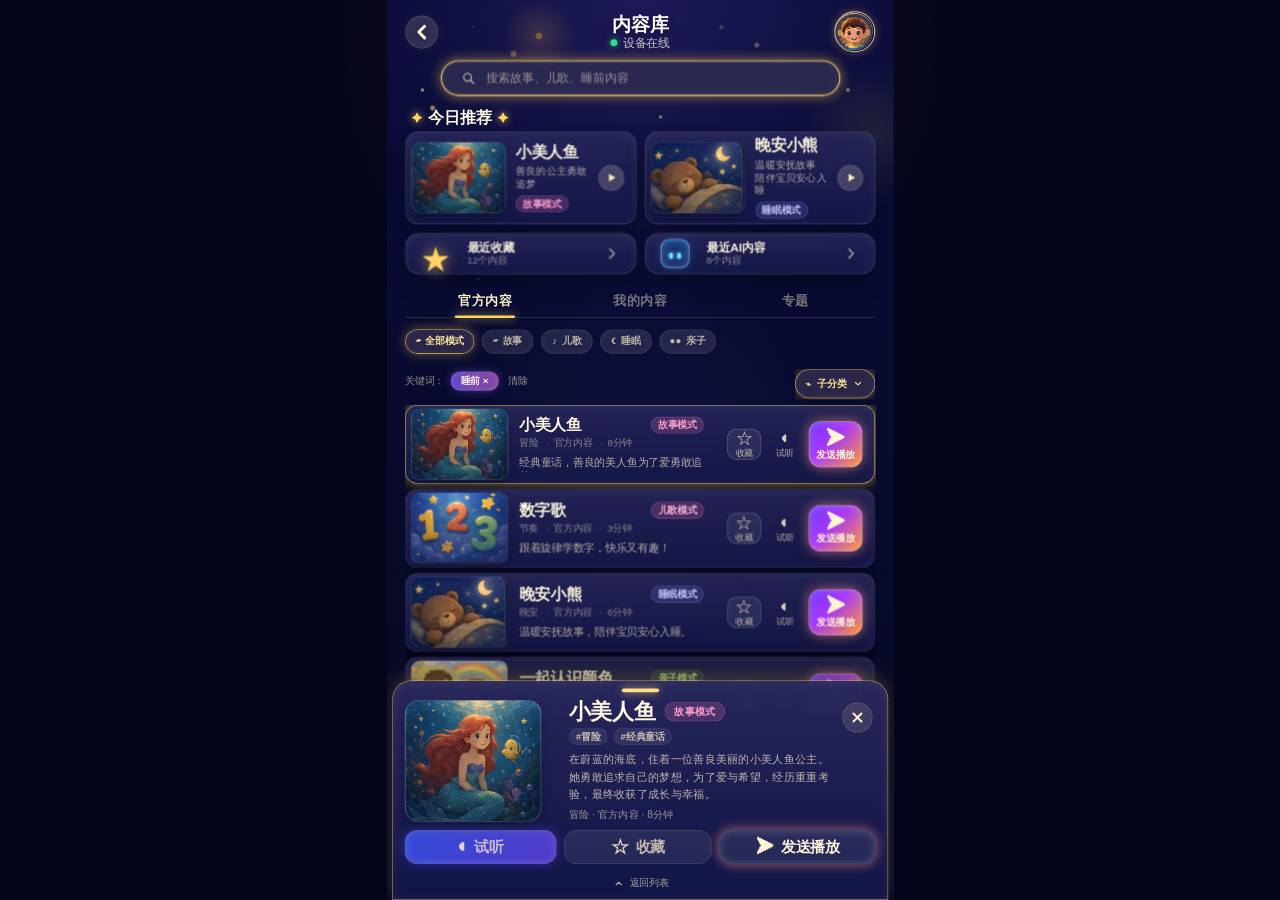
==== content-library.html @ 3979dd11 "Implement UI redesign and related updates" ====
<!doctype html>
<html lang="zh-CN">
  <head>
    <meta charset="UTF-8" />
    <meta name="viewport" content="width=device-width, initial-scale=1.0" />
    <title>宝宝投影灯内容库</title>
    <link rel="stylesheet" href="./styles.css" />
  </head>
  <body>
    <div class="stage-shell" id="stageShell">
      <main class="app content-library-page library-bookshelf-page" id="contentLibraryApp" data-mode="story" aria-label="宝宝投影灯内容库">
        <div class="scene-bg" id="librarySceneBg"></div>
        <div class="mode-effects content-library-effects" aria-hidden="true"></div>
        <div class="scene-vignette"></div>

        <header class="content-page-header" aria-label="内容库导航">
          <a class="library-back-button" id="contentBackButton" href="./index.html" aria-label="返回首页">
            <svg viewBox="0 0 32 32" aria-hidden="true" focusable="false">
              <path d="M20 8l-8 8 8 8"></path>
            </svg>
          </a>
          <div class="content-page-title">
            <h1>内容库</h1>
            <span class="library-device-status">
              <i aria-hidden="true"></i>
              <span id="contentDeviceStatus">设备在线</span>
            </span>
          </div>
          <img class="library-profile-avatar" src="./assets/images/content-library/child-avatar.png" alt="宝宝头像" />
        </header>

        <label class="content-library-search content-page-search" for="contentLibrarySearchInput">
          <span class="content-library-search-icon" aria-hidden="true">
            <svg viewBox="0 0 48 48" focusable="false">
              <circle cx="21" cy="21" r="11"></circle>
              <path d="M30 30l9 9"></path>
            </svg>
          </span>
          <input id="contentLibrarySearchInput" type="search" placeholder="搜索故事、儿歌、睡前内容" autocomplete="off" />
        </label>

        <section class="library-recommendations" aria-label="内容推荐">
          <div class="library-section-title">
            <span aria-hidden="true">✦</span>
            <h2>今日推荐</h2>
            <span aria-hidden="true">✦</span>
          </div>

          <div class="library-recommendation-grid">
            <article class="library-hero-card" id="todayRecommendation" data-content-id="official-story-0">
              <div class="library-feature-cover" id="todayRecommendationCover" aria-hidden="true"></div>
              <div class="library-hero-copy">
                <h3 id="todayRecommendationTitle">小美人鱼</h3>
                <p id="todayRecommendationSubtitle">善良的公主勇敢追梦</p>
                <div class="library-hero-meta" id="todayRecommendationMeta"></div>
              </div>
              <button class="library-hero-action" id="todayRecommendationButton" type="button" aria-label="查看小美人鱼详情">
                <svg viewBox="0 0 32 32" aria-hidden="true" focusable="false">
                  <path d="M12 8l13 8-13 8z"></path>
                </svg>
              </button>
            </article>

            <article class="library-hero-card library-hero-card--secondary" id="secondaryRecommendation" data-content-id="official-sleep-0">
              <div class="library-feature-cover" id="secondaryRecommendationCover" aria-hidden="true"></div>
              <div class="library-hero-copy">
                <h3 id="secondaryRecommendationTitle">晚安小熊</h3>
                <p id="secondaryRecommendationSubtitle">温柔故事伴你入梦</p>
                <div class="library-hero-meta" id="secondaryRecommendationMeta"></div>
              </div>
              <button class="library-hero-action" id="secondaryRecommendationButton" type="button" aria-label="查看晚安小熊详情">
                <svg viewBox="0 0 32 32" aria-hidden="true" focusable="false">
                  <path d="M12 8l13 8-13 8z"></path>
                </svg>
              </button>
            </article>

            <button class="library-quick-card" id="favoriteSummaryButton" type="button">
              <span class="library-quick-icon library-quick-icon--star" aria-hidden="true">★</span>
              <span class="library-quick-copy">
                <strong>最近收藏</strong>
                <small id="favoriteSummaryCount">12个内容</small>
              </span>
              <svg viewBox="0 0 32 32" aria-hidden="true" focusable="false">
                <path d="M12 8l8 8-8 8"></path>
              </svg>
            </button>

            <button class="library-quick-card" id="aiSummaryButton" type="button">
              <span class="library-quick-icon library-quick-icon--robot" aria-hidden="true"></span>
              <span class="library-quick-copy">
                <strong>最近AI内容</strong>
                <small id="aiSummaryCount">8个内容</small>
              </span>
              <svg viewBox="0 0 32 32" aria-hidden="true" focusable="false">
                <path d="M12 8l8 8-8 8"></path>
              </svg>
            </button>
          </div>

          <div class="library-recent-list" id="recentContentRail" aria-live="polite" hidden></div>
        </section>

        <nav class="content-library-tabs content-page-tabs" role="tablist" aria-label="内容库分类">
          <button class="content-library-tab is-active" type="button" data-library-tab="official" role="tab" aria-selected="true">官方内容</button>
          <button class="content-library-tab" type="button" data-library-tab="mine" role="tab" aria-selected="false">我的内容</button>
          <button class="content-library-tab" type="button" data-library-tab="topics" role="tab" aria-selected="false">专题</button>
        </nav>

        <section class="library-filter-panel" aria-label="内容筛选">
          <div class="content-library-filters" role="group" aria-label="按模式筛选内容">
            <button class="content-filter is-active" type="button" data-library-filter="all">
              <span aria-hidden="true">▰</span>
              全部模式
            </button>
            <button class="content-filter" type="button" data-library-filter="story">
              <span aria-hidden="true">▰</span>
              故事
            </button>
            <button class="content-filter" type="button" data-library-filter="music">
              <span aria-hidden="true">♪</span>
              儿歌
            </button>
            <button class="content-filter" type="button" data-library-filter="sleep">
              <span aria-hidden="true">☾</span>
              睡眠
            </button>
            <button class="content-filter" type="button" data-library-filter="parent">
              <span aria-hidden="true">●●</span>
              亲子
            </button>
          </div>

          <div class="library-filter-row">
            <div class="library-keyword-row" aria-label="当前关键词">
              <span>关键词：</span>
              <button class="library-keyword-chip" id="activeKeywordChip" type="button">睡前 ×</button>
              <button class="library-keyword-clear" id="clearSearchButton" type="button">清除</button>
            </div>

            <div class="content-library-subcategories" role="group" aria-label="按子分类筛选内容">
              <button class="content-subcategory is-active" type="button" data-library-subcategory="all">
                <span aria-hidden="true">⌁</span>
                子分类
                <svg viewBox="0 0 32 32" aria-hidden="true" focusable="false">
                  <path d="M9 12l7 7 7-7"></path>
                </svg>
              </button>
              <div class="content-subcategory-menu" aria-hidden="true">
                <button class="content-subcategory" type="button" data-library-subcategory="adventure">冒险</button>
                <button class="content-subcategory" type="button" data-library-subcategory="goodnight">晚安</button>
                <button class="content-subcategory" type="button" data-library-subcategory="rhythm">节奏</button>
                <button class="content-subcategory" type="button" data-library-subcategory="interaction">互动</button>
              </div>
            </div>
          </div>
        </section>

        <section class="library-topic-strip" id="contentTopicList" aria-label="专题列表" hidden></section>

        <section class="content-library-list" id="contentLibraryList" role="list" aria-live="polite"></section>
        <section class="content-library-empty" id="contentLibraryEmpty" hidden>
          <strong>还没有我的内容</strong>
          <small>收藏官方内容，或发送 AI 生成内容后会出现在这里</small>
        </section>
        <p class="content-library-hint" id="contentLibraryHint" aria-live="polite">设备在线后可发送播放</p>

        <section class="library-detail-panel" id="contentLibraryDetail" aria-label="内容详情" aria-hidden="true">
          <span class="library-detail-handle" aria-hidden="true"></span>
          <button class="library-detail-close" id="closeContentDetailButton" type="button" aria-label="关闭内容详情">
            <svg viewBox="0 0 32 32" aria-hidden="true" focusable="false">
              <path d="M9 9l14 14M23 9L9 23"></path>
            </svg>
          </button>

          <div class="library-detail-main" id="detailCover">
            <div class="library-detail-cover-art" id="detailCoverArt" aria-hidden="true"></div>
            <div class="library-detail-copy">
              <div class="library-detail-title-row">
                <h2 id="detailTitle">小美人鱼</h2>
                <span id="detailModeLabel">故事模式</span>
              </div>
              <div class="library-detail-meta" id="detailMeta"></div>
              <p class="library-detail-transcript" id="detailTranscript">在蔚蓝的海底，住着一位善良美丽的小美人鱼公主。</p>
              <p class="library-detail-source" id="detailSource">经典童话 · 官方内容 · 8分钟</p>
              <strong id="detailCoverTitle">小美人鱼</strong>
              <p id="detailSubtitle">经典童话，善良的美人鱼为了爱勇敢追梦。</p>
            </div>
          </div>

          <div class="library-detail-actions">
            <button class="content-preview-button" id="detailPreviewButton" type="button">
              <span aria-hidden="true">◖</span>
              试听
            </button>
            <button class="content-favorite-button" id="detailFavoriteButton" type="button" aria-pressed="false">
              <span aria-hidden="true">☆</span>
              收藏
            </button>
            <button class="content-send-button" id="detailSendButton" type="button">
              <span aria-hidden="true">➤</span>
              发送播放
            </button>
          </div>

          <button class="library-detail-back" id="returnContentDetailButton" type="button" aria-label="返回列表">
            <svg viewBox="0 0 32 32" aria-hidden="true" focusable="false">
              <path d="M10 20l6-6 6 6"></path>
            </svg>
            <span>返回列表</span>
          </button>
          <audio id="contentPreviewPlayback" preload="auto"></audio>
        </section>

        <div class="content-library-toast" id="contentLibraryToast" role="status" aria-hidden="true"></div>
      </main>
    </div>
    <script src="./content-library.js?v=20260526"></script>
  </body>
</html>
---- styles.css ----
:root {
  color-scheme: dark;
  --gold: #fcd34d;
  --gold-soft: #ffe9a3;
  --cyan: #55d7ff;
  --panel: rgba(26, 24, 63, 0.58);
  --panel-strong: rgba(16, 15, 43, 0.78);
  --stroke: rgba(255, 255, 255, 0.18);
  --soft-text: rgba(255, 255, 255, 0.64);
}

* {
  box-sizing: border-box;
}

html,
body {
  width: 100%;
  height: 100%;
  margin: 0;
}

body {
  display: grid;
  place-items: center;
  overflow: hidden;
  background:
    radial-gradient(circle at 50% 5%, rgba(252, 211, 77, 0.12), transparent 28%),
    #05051a;
  font-family:
    -apple-system,
    BlinkMacSystemFont,
    "PingFang SC",
    "Microsoft YaHei",
    "Noto Sans CJK SC",
    sans-serif;
}

button {
  font: inherit;
  color: inherit;
  border: 0;
  background: transparent;
  cursor: pointer;
  -webkit-tap-highlight-color: transparent;
}

.stage-shell {
  position: relative;
  width: 941px;
  height: 1672px;
}

.app {
  position: absolute;
  inset: 0;
  width: 941px;
  height: 1672px;
  overflow: hidden;
  isolation: isolate;
  transform-origin: top left;
  background: #090827;
  --mini-program-bg-offset: -350px;
  --mini-program-bg-extra: 240px;
}

.scene-bg {
  position: absolute;
  inset: 0;
  z-index: 0;
  background-image: url("./故事模式-背景图-2.png");
  background-repeat: no-repeat;
  background-position: center var(--mini-program-bg-offset);
  background-size: 100% calc(100% + var(--mini-program-bg-extra));
  transform: scale(1);
  transition: opacity 360ms ease, filter 360ms ease, transform 520ms ease;
}

.scene-bg.is-dimming {
  filter: brightness(0.84) saturate(0.94);
  transform: scale(1.012);
}

.scene-bg-next {
  opacity: 0;
  transform: scale(1.018);
  pointer-events: none;
}

.scene-bg-next.is-visible {
  opacity: 1;
  transform: scale(1);
}

.mode-effects {
  position: absolute;
  inset: 0;
  z-index: 1;
  pointer-events: none;
  overflow: hidden;
}

.mode-effect {
  position: absolute;
  left: var(--x);
  top: var(--y);
  z-index: 0;
  --drift-x: 0px;
  --drift-y: -10px;
  --spin: 0deg;
  display: grid;
  place-items: center;
  color: rgba(255, 244, 196, 0.92);
  font-size: var(--size);
  line-height: 1;
  opacity: var(--effect-opacity);
  text-shadow:
    0 0 12px currentColor,
    0 0 28px currentColor;
  filter: drop-shadow(0 0 14px currentColor);
  transform: translate3d(-50%, -50%, 0);
  animation: mode-effect-blink var(--duration) ease-in-out var(--delay) infinite;
  will-change: transform, opacity;
}

.mode-effect--star {
  color: rgba(255, 235, 151, 0.92);
}

.mode-effect--note {
  color: rgba(123, 222, 255, 0.88);
  text-shadow:
    0 0 14px rgba(85, 215, 255, 0.9),
    0 0 30px rgba(252, 211, 77, 0.38);
}

.mode-effect--note {
  transform-origin: 50% 70%;
}

.mode-effect--moon {
  color: rgba(205, 216, 255, 0.78);
  text-shadow:
    0 0 12px rgba(205, 216, 255, 0.8),
    0 0 30px rgba(122, 119, 255, 0.34);
}

.mode-effect--heart {
  color: rgba(255, 190, 211, 0.82);
  text-shadow:
    0 0 14px rgba(255, 190, 211, 0.82),
    0 0 30px rgba(252, 211, 77, 0.32);
}

.app.is-mode-switching.is-mode-entering .mode-copy,
.app.is-mode-switching.is-mode-entering .play-panel,
.app.is-mode-switching.is-mode-entering .ai-panel {
  animation: mode-content-enter 320ms cubic-bezier(0.2, 0.9, 0.25, 1) both;
}

.app.is-mode-switching.is-mode-entering .mode-symbol {
  animation: mode-symbol-pop 360ms cubic-bezier(0.2, 0.9, 0.25, 1) both;
}

.scene-vignette {
  position: absolute;
  inset: 0;
  z-index: 2;
  pointer-events: none;
  background:
    radial-gradient(circle at 51% 36%, rgba(252, 211, 77, 0.12), transparent 22%),
    linear-gradient(180deg, rgba(7, 5, 28, 0) 0%, rgba(7, 5, 28, 0.04) 52%, rgba(7, 5, 28, 0.24) 100%);
}

.topbar,
.lamp-stage,
.mode-summary,
.mode-grid,
.page-dots,
.play-panel,
.ai-panel,
.quick-controls,
.radial-popover,
.control-toast,
.voice-review-panel,
.side-menu,
.menu-backdrop {
  z-index: 3;
}

.topbar {
  position: absolute;
  top: 61px;
  left: 49px;
  right: 48px;
  display: flex;
  align-items: flex-start;
  justify-content: space-between;
}

.device-copy {
  position: relative;
  z-index: 4;
  min-width: 0;
}

.device-effect-actions {
  position: absolute;
  top: 336px;
  left: 706px;
  z-index: 3;
  display: flex;
  flex-direction: column;
  gap: 8px;
}

.device-name {
  width: max-content;
  max-width: 620px;
  display: inline-flex;
  align-items: center;
  gap: 15px;
  padding: 0;
  color: #fff;
  font-size: 39px;
  font-weight: 430;
  line-height: 1.08;
  letter-spacing: 0;
  text-shadow: 0 3px 16px rgba(0, 0, 0, 0.26);
}

.device-switcher {
  position: relative;
  border-radius: 999px;
  transition: transform 170ms ease, color 180ms ease, text-shadow 180ms ease;
}

.device-switcher:hover,
.device-switcher:focus-visible {
  color: #fff8d6;
  text-shadow:
    0 3px 16px rgba(0, 0, 0, 0.26),
    0 0 20px rgba(252, 211, 77, 0.36);
  outline: none;
}

.device-switcher:active {
  transform: scale(0.985);
}

.device-name-text {
  min-width: 0;
  overflow: hidden;
  text-overflow: ellipsis;
  white-space: nowrap;
}

.online-dot {
  width: 17px;
  height: 17px;
  margin-top: 4px;
  border-radius: 999px;
  background: #2bdc7a;
  box-shadow: 0 0 16px rgba(45, 220, 122, 0.72);
}

.device-chevron {
  width: 34px;
  height: 34px;
  color: rgba(255, 232, 153, 0.85);
  stroke: currentColor;
  stroke-width: 3;
  stroke-linecap: round;
  stroke-linejoin: round;
  fill: none;
  filter: drop-shadow(0 0 10px rgba(252, 211, 77, 0.28));
  transition: transform 180ms ease;
}

.app.device-menu-open .device-chevron {
  transform: rotate(180deg);
}

.device-status {
  margin-top: 13px;
  color: rgba(255, 255, 255, 0.72);
  font-size: 27px;
  font-weight: 360;
  line-height: 1;
  letter-spacing: 0;
}

.app.is-offline .online-dot,
.device-switcher.is-device-offline .online-dot {
  background: rgba(255, 255, 255, 0.38);
  box-shadow: 0 0 12px rgba(255, 255, 255, 0.18);
}

.app.is-offline .device-status,
.device-status.is-device-offline {
  color: rgba(255, 255, 255, 0.48);
}

.device-menu {
  position: absolute;
  top: 91px;
  left: -4px;
  width: 448px;
  padding: 16px;
  border-radius: 30px;
  border: 2px solid rgba(252, 211, 77, 0.3);
  background:
    radial-gradient(circle at 20% 0%, rgba(252, 211, 77, 0.2), transparent 38%),
    linear-gradient(180deg, rgba(45, 35, 87, 0.94), rgba(13, 12, 42, 0.94));
  box-shadow:
    0 22px 46px rgba(0, 0, 0, 0.32),
    inset 0 1px 22px rgba(255, 255, 255, 0.08);
  backdrop-filter: blur(20px);
  opacity: 0;
  pointer-events: none;
  transform: translateY(-10px) scale(0.98);
  transform-origin: 54px 0;
  transition: opacity 180ms ease, transform 200ms ease;
}

.app.device-menu-open .device-menu {
  opacity: 1;
  pointer-events: auto;
  transform: translateY(0) scale(1);
}

.device-option,
.device-add-button {
  width: 100%;
  min-height: 86px;
  display: flex;
  align-items: center;
  gap: 17px;
  padding: 16px 18px;
  border-radius: 22px;
  color: rgba(255, 255, 255, 0.9);
  text-align: left;
  background: rgba(255, 255, 255, 0.055);
  border: 1px solid rgba(255, 255, 255, 0.1);
  transition: transform 160ms ease, border-color 180ms ease, background 180ms ease, box-shadow 180ms ease;
}

.device-option + .device-option,
.device-add-button {
  margin-top: 12px;
}

.device-option:hover,
.device-option:focus-visible,
.device-add-button:hover,
.device-add-button:focus-visible {
  border-color: rgba(252, 211, 77, 0.5);
  background: rgba(252, 211, 77, 0.12);
  box-shadow: 0 0 22px rgba(252, 211, 77, 0.14);
  outline: none;
}

.device-option:active,
.device-add-button:active {
  transform: scale(0.985);
}

.device-option-copy {
  min-width: 0;
  display: grid;
  gap: 9px;
}

.device-option-copy strong,
.device-add-button span:last-child {
  color: #fff8d6;
  font-size: 27px;
  font-weight: 560;
  line-height: 1;
}

.device-option-copy small {
  color: rgba(255, 255, 255, 0.58);
  font-size: 21px;
  line-height: 1;
}

.device-option-mark {
  margin-left: auto;
  color: #ffdf6b;
  font-size: 28px;
  line-height: 1;
  opacity: 0;
}

.device-option.is-active {
  border-color: rgba(252, 211, 77, 0.56);
  background:
    linear-gradient(180deg, rgba(252, 211, 77, 0.16), rgba(255, 255, 255, 0.04)),
    rgba(255, 255, 255, 0.065);
}

.device-option.is-active .device-option-mark {
  opacity: 1;
}

.device-add-button {
  min-height: 78px;
  background: rgba(85, 215, 255, 0.09);
}

.device-add-icon {
  width: 46px;
  height: 46px;
  display: grid;
  place-items: center;
  flex: 0 0 auto;
  border-radius: 16px;
  color: #dcf8ff;
  border: 1px solid rgba(85, 215, 255, 0.34);
  background: rgba(85, 215, 255, 0.12);
}

.device-add-icon svg {
  width: 27px;
  height: 27px;
  stroke: currentColor;
  stroke-width: 3;
  stroke-linecap: round;
  fill: none;
}

.device-menu-hint {
  min-height: 25px;
  margin: 13px 4px 0;
  color: rgba(255, 255, 255, 0.62);
  font-size: 20px;
  line-height: 1.25;
}

.device-menu-hint:empty {
  display: none;
}

.avatar-button {
  position: relative;
  width: 82px;
  height: 82px;
  margin-top: -8px;
  display: grid;
  place-items: center;
  border-radius: 50%;
  background:
    radial-gradient(circle at 45% 40%, rgba(255, 219, 123, 0.25), rgba(75, 39, 97, 0.8)),
    rgba(255, 255, 255, 0.14);
  border: 3px solid rgba(252, 211, 77, 0.65);
  box-shadow:
    0 0 0 5px rgba(255, 255, 255, 0.12) inset,
    0 0 24px rgba(252, 211, 77, 0.42);
}

.avatar-face {
  width: 65px;
  height: 65px;
  display: grid;
  place-items: center;
  border-radius: 50%;
  overflow: hidden;
  font-size: 47px;
  line-height: 1;
  background: linear-gradient(180deg, #f9c878, #db785d 60%, #6156c9);
}

.mode-summary {
  position: absolute;
  top: 780px;
  left: 0;
  width: 941px;
  height: 124px;
}

.mode-copy {
  position: absolute;
  left: 116px;
  top: 0;
  width: 520px;
  color: var(--gold-soft);
  transition: transform 240ms ease;
}

.mode-title-line {
  display: flex;
  align-items: center;
  gap: 19px;
  height: 68px;
}

.mode-symbol {
  width: 70px;
  display: inline-grid;
  place-items: center;
  font-size: 59px;
  line-height: 1;
  filter: drop-shadow(0 0 18px rgba(252, 211, 77, 0.34));
}

.mode-title-line h1 {
  margin: 0;
  color: var(--gold-soft);
  font-size: 57px;
  font-weight: 660;
  line-height: 1;
  letter-spacing: 0;
  text-shadow: 0 0 20px rgba(252, 211, 77, 0.24);
}

.mode-copy p {
  margin: 16px 0 0 1px;
  color: rgba(255, 255, 255, 0.7);
  font-size: 29px;
  font-weight: 330;
  line-height: 1;
  letter-spacing: 0;
}

.mini-actions {
  position: absolute;
  top: 28px;
  right: 102px;
  display: flex;
  gap: 8px;
}

.mini-action {
  width: 92px;
  height: 104px;
  display: flex;
  flex-direction: column;
  align-items: center;
  justify-content: center;
  gap: 8px;
  color: rgba(255, 255, 255, 0.74);
  font-size: 25px;
  font-weight: 380;
  line-height: 1;
  text-shadow: 0 0 14px rgba(85, 215, 255, 0.2);
}

.mini-action .mini-icon,
.mini-action img {
  width: 66px;
  height: 66px;
  display: grid;
  place-items: center;
  border-radius: 50%;
  background: rgba(255, 255, 255, 0.12);
  border: 2px solid rgba(255, 255, 255, 0.22);
  box-shadow:
    0 0 16px rgba(85, 215, 255, 0.16),
    inset 0 0 20px rgba(255, 255, 255, 0.08);
}

.mini-action .mini-icon {
  font-size: 43px;
}

.mini-action img {
  padding: 0;
  object-fit: cover;
  opacity: 0.9;
  border-color: rgba(255, 255, 255, 0.2);
  box-shadow:
    0 0 16px rgba(85, 215, 255, 0.16),
    inset 0 0 24px rgba(255, 255, 255, 0.08);
}

.mini-action.muted {
  color: rgba(255, 255, 255, 0.74);
}

.mini-action.stop-play-mini {
  width: 146px;
  height: 64px;
  flex-direction: row;
  gap: 12px;
  padding: 0 17px 0 15px;
  border-radius: 999px;
  border: 2px solid rgba(255, 255, 255, 0.18);
  color: rgba(255, 250, 228, 0.92);
  font-size: 24px;
  font-weight: 520;
  background:
    radial-gradient(circle at 24% 30%, rgba(255, 255, 255, 0.17), transparent 44%),
    linear-gradient(180deg, rgba(255, 255, 255, 0.13), rgba(255, 255, 255, 0.055)),
    rgba(20, 18, 46, 0.34);
  box-shadow:
    inset 0 1px 18px rgba(255, 255, 255, 0.08),
    0 10px 24px rgba(0, 0, 0, 0.16);
  text-shadow: 0 0 14px rgba(255, 255, 255, 0.16);
  backdrop-filter: blur(10px);
}

.mini-action.scene-effect-mini {
  width: 116px;
  height: 58px;
  flex-direction: row;
  gap: 8px;
  padding: 0 12px;
  border-radius: 999px;
  border: 2px solid rgba(255, 245, 206, 0.18);
  color: rgba(255, 250, 228, 0.88);
  font-size: 17px;
  font-weight: 540;
  background:
    radial-gradient(circle at 24% 30%, rgba(252, 211, 77, 0.16), transparent 44%),
    linear-gradient(180deg, rgba(255, 255, 255, 0.12), rgba(255, 255, 255, 0.045)),
    rgba(20, 18, 46, 0.34);
  box-shadow:
    inset 0 1px 18px rgba(255, 255, 255, 0.08),
    0 10px 24px rgba(0, 0, 0, 0.16);
  backdrop-filter: blur(10px);
}

.mini-action.stop-play-mini span:last-child,
.mini-action.scene-effect-mini span:last-child {
  white-space: nowrap;
}

.mini-action.scene-effect-mini.is-on {
  border-color: rgba(252, 211, 77, 0.5);
  color: #fff4bd;
  box-shadow:
    inset 0 1px 18px rgba(255, 255, 255, 0.1),
    0 0 20px rgba(252, 211, 77, 0.2);
}

.mini-effect-icon {
  width: 34px;
  height: 34px;
  display: grid;
  place-items: center;
  flex: 0 0 auto;
  border-radius: 50%;
  border: 1px solid rgba(255, 245, 206, 0.26);
  color: #fff4bd;
  font-size: 22px;
  background: rgba(252, 211, 77, 0.12);
}

.mini-stop-icon {
  width: 42px;
  height: 42px;
  display: grid;
  place-items: center;
  flex: 0 0 auto;
  border-radius: 50%;
  border: 2px solid rgba(255, 255, 255, 0.18);
  background:
    radial-gradient(circle at 40% 30%, rgba(255, 255, 255, 0.26), transparent 42%),
    linear-gradient(180deg, rgba(255, 255, 255, 0.16), rgba(255, 255, 255, 0.06));
  box-shadow:
    0 0 14px rgba(255, 255, 255, 0.12),
    inset 0 0 20px rgba(255, 255, 255, 0.08);
}

.mini-stop-icon::before {
  content: "";
  width: 17px;
  height: 17px;
  border-radius: 5px;
  background: currentColor;
  box-shadow: 0 0 15px rgba(255, 255, 255, 0.16);
}

.mode-grid {
  position: absolute;
  top: 914px;
  left: 37px;
  width: 867px;
  height: 228px;
  display: grid;
  grid-template-columns: repeat(4, 1fr);
  gap: 18px;
}

.mode-card {
  position: relative;
  overflow: hidden;
  display: flex;
  align-items: stretch;
  justify-content: stretch;
  min-height: 228px;
  width: 100%;
  padding: 0;
  border-radius: 26px;
  background: rgba(255, 255, 255, 0.08);
  border: 2px solid rgba(255, 255, 255, 0.17);
  box-shadow: inset 0 -42px 45px rgba(0, 0, 0, 0.22);
  transform: translateZ(0);
  transition: transform 180ms ease, border-color 240ms ease, box-shadow 240ms ease;
}

.mode-card:active {
  transform: scale(0.96);
}

.mode-card-pattern {
  position: absolute;
  inset: 0;
}

.mode-card img {
  position: absolute;
  inset: 0;
  width: 100%;
  height: 100%;
  object-fit: cover;
  transition: transform 320ms ease, filter 260ms ease;
}

.mode-card::after {
  z-index: 1;
  content: "";
  position: absolute;
  left: 0;
  right: 0;
  bottom: 0;
  height: 78px;
  background: linear-gradient(180deg, rgba(28, 24, 31, 0), rgba(21, 20, 32, 0.78) 42%, rgba(22, 20, 31, 0.9));
}

.mode-card-copy {
  position: absolute;
  left: 0;
  right: 0;
  bottom: 27px;
  z-index: 1;
  display: -webkit-box;
  max-width: 100%;
  padding: 0 16px;
  overflow: hidden;
  color: #fff8df;
  font-size: clamp(24px, 3.1vw, 31px);
  font-weight: 620;
  line-height: 1.18;
  text-align: center;
  letter-spacing: 0.02em;
  -webkit-line-clamp: 2;
  -webkit-box-orient: vertical;
  text-shadow:
    0 2px 9px rgba(0, 0, 0, 0.52),
    0 0 12px rgba(0, 0, 0, 0.46);
  filter: drop-shadow(0 1px 8px rgba(0, 0, 0, 0.36));
}


.mode-card-copy::before {
  content: "";
  position: absolute;
  left: 10px;
  right: 10px;
  bottom: -10px;
  height: 112px;
  border-radius: 18px;
  background: radial-gradient(circle at 50% 0%, rgba(17, 16, 31, 0.08), rgba(17, 16, 31, 0.62) 46%, rgba(17, 16, 31, 0.84));
  z-index: -1;
  pointer-events: none;
}
.mode-card.is-active {
  border-color: rgba(255, 237, 159, 0.98);
  box-shadow:
    0 0 0 2px rgba(255, 210, 77, 0.22),
    0 0 30px rgba(252, 211, 77, 0.78),
    inset 0 0 20px rgba(255, 250, 206, 0.2);
}

.mode-card.is-active .mode-card-pattern img {
  transform: scale(1.035);
  filter: saturate(1.05) brightness(1.04);
}

.mode-card.is-just-selected {
  animation: mode-card-sweep 420ms ease both;
}

.mode-card.is-reselected {
  animation: mode-card-reselect 260ms ease both;
}

.mode-card.is-active::before {
  pointer-events: none;
  content: "";
  position: absolute;
  z-index: 2;
  left: 57px;
  right: 57px;
  bottom: -2px;
  height: 8px;
  border-radius: 999px 999px 0 0;
  background: #ffd85c;
  box-shadow: 0 0 18px rgba(252, 211, 77, 0.9);
}

.page-dots {
  position: absolute;
  left: 0;
  right: 0;
  top: 1164px;
  display: flex;
  justify-content: center;
  gap: 10px;
}

.page-dots span {
  width: 32px;
  height: 9px;
  border-radius: 999px;
  background: rgba(255, 255, 255, 0.18);
}

.page-dots span.is-active {
  background: #ffdc63;
  box-shadow: 0 0 12px rgba(252, 211, 77, 0.72);
}

.play-panel {
  position: absolute;
  top: 1191px;
  left: 46px;
  width: 849px;
  height: 171px;
  display: flex;
  align-items: center;
  justify-content: space-between;
  gap: 20px;
  padding: 0 29px 0 24px;
  border-radius: 39px;
  border: 2px solid rgba(255, 255, 255, 0.16);
  background:
    linear-gradient(180deg, rgba(255, 255, 255, 0.08), rgba(255, 255, 255, 0.025)),
    rgba(35, 31, 75, 0.54);
  box-shadow:
    inset 0 1px 24px rgba(255, 255, 255, 0.08),
    0 16px 32px rgba(0, 0, 0, 0.18);
  backdrop-filter: blur(13px);
}

.play-left {
  display: flex;
  align-items: center;
  min-width: 0;
  flex: 1;
}

.play-copy p {
  margin: 0;
  color: #fff;
  font-size: 41px;
  font-weight: 430;
  line-height: 1.08;
  letter-spacing: 0;
}

.play-copy small {
  display: block;
  margin-top: 16px;
  color: rgba(255, 255, 255, 0.55);
  font-size: 28px;
  font-weight: 320;
  line-height: 1;
}

.random-button {
  width: 127px;
  min-width: 127px;
  height: 132px;
  display: flex;
  flex-direction: column;
  align-items: center;
  justify-content: center;
  gap: 3px;
  color: #ffd85c;
  font-size: 25px;
  line-height: 1;
  text-align: center;
  text-shadow: 0 0 12px rgba(252, 211, 77, 0.3);
}

.random-button img {
  width: 101px;
  height: 101px;
  margin-bottom: 0;
  object-fit: contain;
}

.play-actions {
  flex: 0 0 auto;
  display: flex;
  align-items: center;
  gap: 12px;
}

.play-actions .random-button {
  width: 118px;
  min-width: 118px;
}

.content-library-button {
  width: 118px;
  min-width: 118px;
  height: 132px;
  display: flex;
  flex-direction: column;
  align-items: center;
  justify-content: center;
  gap: 10px;
  border-radius: 30px;
  border: 2px solid rgba(85, 215, 255, 0.28);
  color: #eaffff;
  font-size: 25px;
  line-height: 1;
  text-align: center;
  text-decoration: none;
  background:
    radial-gradient(circle at 34% 22%, rgba(255, 255, 255, 0.18), transparent 42%),
    linear-gradient(180deg, rgba(85, 215, 255, 0.16), rgba(255, 255, 255, 0.04)),
    rgba(255, 255, 255, 0.065);
  box-shadow:
    inset 0 1px 18px rgba(255, 255, 255, 0.08),
    0 0 20px rgba(85, 215, 255, 0.16);
  text-shadow: 0 0 12px rgba(85, 215, 255, 0.32);
}

.content-library-button--side {
  width: 112px;
  min-width: 112px;
  height: 126px;
  gap: 9px;
  border-radius: 28px;
}

.content-library-button--side .content-library-icon {
  width: 58px;
  height: 58px;
  border-radius: 20px;
}

.content-library-button--side .content-library-icon svg {
  width: 38px;
  height: 38px;
}

.content-library-button:hover,
.content-library-button:focus-visible {
  outline: none;
  border-color: rgba(252, 211, 77, 0.58);
  color: #fff8d6;
  box-shadow:
    inset 0 1px 18px rgba(255, 255, 255, 0.1),
    0 0 24px rgba(252, 211, 77, 0.2);
}

.content-library-icon {
  width: 63px;
  height: 63px;
  display: grid;
  place-items: center;
  border-radius: 22px;
  color: currentColor;
  background: rgba(255, 255, 255, 0.1);
  border: 1px solid rgba(255, 255, 255, 0.16);
}

.content-library-icon svg {
  width: 42px;
  height: 42px;
  fill: none;
  stroke: currentColor;
  stroke-width: 3;
  stroke-linecap: round;
  stroke-linejoin: round;
}

.ai-panel {
  position: absolute;
  top: 1376px;
  left: 38px;
  width: 865px;
  height: 124px;
  display: flex;
  align-items: center;
  justify-content: space-between;
  gap: 22px;
  padding: 0 24px 0 30px;
  border-radius: 38px;
  border: 2px solid rgba(255, 255, 255, 0.13);
  background:
    radial-gradient(circle at 18% 30%, rgba(252, 211, 77, 0.18), transparent 28%),
    linear-gradient(135deg, rgba(70, 48, 124, 0.74), rgba(18, 17, 48, 0.78)),
    rgba(16, 15, 42, 0.74);
  box-shadow:
    inset 0 1px 24px rgba(255, 255, 255, 0.08),
    0 16px 34px rgba(0, 0, 0, 0.18),
    0 0 24px rgba(139, 92, 246, 0.18);
  backdrop-filter: blur(14px);
}

.ai-left {
  display: flex;
  align-items: center;
  min-width: 0;
  flex: 1;
}

.ai-spark-wrap {
  width: 82px;
  height: 82px;
  display: grid;
  place-items: center;
  flex: 0 0 auto;
  margin-right: 25px;
  border-radius: 26px;
  border: 2px solid rgba(252, 211, 77, 0.28);
  background:
    radial-gradient(circle at 42% 34%, rgba(255, 255, 255, 0.22), transparent 42%),
    rgba(252, 211, 77, 0.1);
  box-shadow: inset 0 1px 18px rgba(255, 255, 255, 0.08);
}

.ai-spark {
  width: 68px;
  height: 68px;
  color: #fff1b8;
  overflow: visible;
  opacity: 0.96;
  filter:
    drop-shadow(0 0 12px rgba(252, 211, 77, 0.32))
    drop-shadow(0 0 14px rgba(139, 92, 246, 0.24));
}

.ai-spark .ai-orbit {
  fill: none;
  stroke: rgba(85, 215, 255, 0.62);
  stroke-width: 2.4;
  stroke-linecap: round;
  stroke-dasharray: 5 6;
}

.ai-spark .ai-core {
  fill: rgba(139, 92, 246, 0.24);
  stroke: rgba(255, 241, 184, 0.76);
  stroke-width: 2.6;
}

.ai-spark .ai-line {
  fill: none;
  stroke: currentColor;
  stroke-width: 3.2;
  stroke-linecap: round;
  stroke-linejoin: round;
}

.ai-spark .ai-star {
  fill: #ffdf6b;
  stroke: rgba(255, 255, 255, 0.48);
  stroke-width: 1.6;
}

.ai-copy {
  min-width: 0;
  display: grid;
  gap: 10px;
}

.ai-kicker {
  color: #ffe9a3;
  font-size: 25px;
  font-weight: 560;
  line-height: 1;
  letter-spacing: 0;
  text-shadow: 0 0 14px rgba(252, 211, 77, 0.24);
}

.ai-panel p {
  margin: 0;
  color: rgba(255, 255, 255, 0.74);
  font-size: 32px;
  font-weight: 390;
  line-height: 1;
  letter-spacing: 0;
  white-space: nowrap;
}

.generate-button {
  width: 246px;
  min-width: 246px;
  height: 88px;
  display: flex;
  align-items: center;
  justify-content: center;
  gap: 16px;
  padding: 0;
  border-radius: 999px;
  border: 2px solid rgba(255, 245, 206, 0.56);
  background:
    linear-gradient(90deg, #804bff 0%, #db54b8 45%, #ff9f1c 100%);
  color: #fff;
  font-size: 32px;
  font-weight: 520;
  line-height: 1;
  letter-spacing: 0;
  text-shadow: 0 1px 10px rgba(255, 255, 255, 0.32);
  box-shadow:
    inset 0 0 0 2px rgba(255, 255, 255, 0.12),
    inset 0 10px 24px rgba(255, 255, 255, 0.16),
    0 0 24px rgba(139, 92, 246, 0.52),
    0 0 23px rgba(249, 115, 22, 0.36);
  filter:
    drop-shadow(0 0 20px rgba(139, 92, 246, 0.52))
    drop-shadow(0 0 18px rgba(249, 115, 22, 0.34));
}

.generate-spark {
  font-size: 31px;
  line-height: 1;
  filter: drop-shadow(0 0 8px rgba(255, 255, 255, 0.42));
}

.generate-button.is-thinking {
  animation: ai-pulse 1.5s ease-in-out infinite;
}

.app.is-offline .mini-action:disabled,
.app.is-offline .random-button:disabled,
.app.is-offline .generate-button:disabled,
.app.is-offline .quick-control:disabled {
  cursor: not-allowed;
  opacity: 0.46;
  filter: grayscale(0.72) saturate(0.55);
  text-shadow: none;
}

.app.is-offline .mini-action:disabled .mini-icon,
.app.is-offline .mini-action:disabled img,
.app.is-offline .generate-button:disabled,
.app.is-offline .quick-control:disabled .quick-icon {
  border-color: rgba(255, 255, 255, 0.18);
  box-shadow: none;
}

.app.is-offline .generate-button:disabled {
  background: rgba(255, 255, 255, 0.14);
  color: rgba(255, 255, 255, 0.68);
}

.app.is-offline .quick-control.is-on {
  color: rgba(255, 255, 255, 0.56);
}

.app.is-offline .quick-control.is-on .quick-icon {
  filter: none;
}

.quick-controls {
  position: absolute;
  left: 41px;
  bottom: 10px;
  width: 859px;
  height: 146px;
  display: grid;
  grid-template-columns: 1fr 1.18fr 1fr;
  align-items: center;
  gap: 18px;
  padding: 0 42px;
  border-radius: 42px;
  border: 2px solid rgba(255, 255, 255, 0.12);
  background:
    linear-gradient(180deg, rgba(255, 255, 255, 0.09), rgba(255, 255, 255, 0.03)),
    rgba(15, 15, 42, 0.72);
  box-shadow:
    inset 0 1px 24px rgba(255, 255, 255, 0.07),
    0 -12px 30px rgba(0, 0, 0, 0.14);
  backdrop-filter: blur(14px);
}

.quick-control {
  min-width: 0;
  height: 128px;
  display: grid;
  grid-template-rows: 78px 24px 20px;
  align-items: center;
  justify-items: center;
  gap: 4px;
  color: rgba(255, 255, 255, 0.56);
  font-size: 23px;
  font-weight: 350;
  line-height: 1;
  border-radius: 30px;
  transition: transform 160ms ease, color 180ms ease, background 180ms ease, box-shadow 180ms ease;
}

.quick-control small {
  min-width: 0;
  max-width: 100%;
  color: rgba(255, 255, 255, 0.46);
  font-size: 17px;
  font-weight: 520;
  line-height: 1;
}

.quick-control.is-on small {
  color: rgba(255, 244, 190, 0.82);
}

.quick-label {
  min-width: 0;
}

.quick-control:hover,
.quick-control:focus-visible {
  color: rgba(255, 255, 255, 0.82);
  background: rgba(255, 255, 255, 0.05);
  outline: none;
}

.quick-control:active {
  transform: scale(0.97);
}

.quick-icon {
  position: relative;
  width: 78px;
  height: 78px;
  display: block;
  overflow: hidden;
  border-radius: 50%;
}

.quick-icon img {
  position: absolute;
  left: 50%;
  top: 50%;
  width: 132px;
  height: 132px;
  display: block;
  object-fit: contain;
  transform: translate(-50%, -48%);
}

.quick-control.is-on {
  color: #ffd85c;
}

.quick-control.is-on .quick-icon {
  filter: drop-shadow(0 0 16px rgba(252, 211, 77, 0.64));
}

.quick-control-primary {
  position: relative;
  height: 140px;
  grid-template-rows: 98px 28px;
  gap: 5px;
  color: #e8fbff;
  font-size: 27px;
  font-weight: 560;
  transform: translateY(-9px);
  background:
    radial-gradient(circle at 50% 20%, rgba(85, 215, 255, 0.24), transparent 58%),
    rgba(255, 255, 255, 0.045);
  box-shadow:
    inset 0 1px 20px rgba(255, 255, 255, 0.08),
    0 0 28px rgba(85, 215, 255, 0.18);
}

.quick-control-primary:hover,
.quick-control-primary:focus-visible,
.quick-control-primary.is-arming,
.quick-control-primary.is-recording {
  color: #fff8d6;
  box-shadow:
    inset 0 1px 24px rgba(255, 255, 255, 0.1),
    0 0 34px rgba(85, 215, 255, 0.34),
    0 0 28px rgba(252, 211, 77, 0.16);
}

.quick-control-primary.is-arming,
.quick-control-primary.is-recording {
  animation: voice-button-pulse 1000ms ease-in-out infinite;
}

.quick-control-primary:active {
  transform: translateY(-9px) scale(0.97);
}

.quick-control-primary .quick-icon {
  width: 98px;
  height: 98px;
  border: 2px solid rgba(85, 215, 255, 0.48);
  background:
    radial-gradient(circle at 46% 36%, rgba(255, 255, 255, 0.22), transparent 40%),
    linear-gradient(180deg, rgba(85, 215, 255, 0.28), rgba(81, 64, 180, 0.42));
  box-shadow:
    0 0 24px rgba(85, 215, 255, 0.52),
    inset 0 0 24px rgba(255, 255, 255, 0.12);
}

.quick-control-primary .quick-icon img {
  width: 150px;
  height: 150px;
  transform: translate(-50%, -49%);
}

.voice-record-badge {
  position: absolute;
  left: 50%;
  top: 8px;
  min-width: 82px;
  height: 34px;
  display: grid;
  place-items: center;
  padding: 0 16px;
  border-radius: 999px;
  border: 1px solid rgba(255, 245, 206, 0.5);
  color: #fff9d6;
  font-size: 18px;
  font-weight: 620;
  line-height: 1;
  background:
    linear-gradient(90deg, rgba(85, 215, 255, 0.2), rgba(252, 211, 77, 0.18)),
    rgba(12, 17, 45, 0.74);
  box-shadow: 0 0 16px rgba(85, 215, 255, 0.28);
  opacity: 0;
  pointer-events: none;
  transform: translate(-50%, -8px) scale(0.92);
  transition: opacity 160ms ease, transform 160ms ease;
}

.quick-control-primary.is-arming .voice-record-badge,
.quick-control-primary.is-recording .voice-record-badge {
  opacity: 1;
  transform: translate(-50%, 0) scale(1);
}

.radial-popover {
  position: absolute;
  left: 62px;
  bottom: 172px;
  width: 314px;
  min-height: 260px;
  display: grid;
  justify-items: center;
  align-content: center;
  gap: 15px;
  padding: 24px 26px 25px;
  border-radius: 34px;
  border: 2px solid rgba(252, 211, 77, 0.5);
  background:
    radial-gradient(circle at 30% 0%, rgba(252, 211, 77, 0.18), transparent 42%),
    rgba(12, 12, 35, 0.84);
  box-shadow:
    0 20px 42px rgba(0, 0, 0, 0.26),
    0 0 28px rgba(252, 211, 77, 0.24);
  backdrop-filter: blur(14px);
  opacity: 0;
  transform: translateY(18px) scale(0.96);
  pointer-events: none;
  transition: opacity 180ms ease, transform 180ms ease;
}

.radial-popover.is-open {
  opacity: 1;
  transform: translateY(0) scale(1);
  pointer-events: auto;
}

.radial-meter {
  width: 112px;
  height: 112px;
  display: grid;
  place-items: center;
  border-radius: 50%;
  background:
    radial-gradient(circle at center, #17173e 56%, transparent 57%),
    conic-gradient(#fcd34d 0deg var(--brightness-angle, 259deg), rgba(255, 255, 255, 0.14) var(--brightness-angle, 259deg) 360deg);
}

.radial-meter span {
  color: #fff3b0;
  font-size: 28px;
  font-weight: 600;
}

.brightness-copy {
  display: grid;
  gap: 7px;
  text-align: center;
}

.radial-popover p {
  margin: 0;
  color: rgba(255, 255, 255, 0.72);
  font-size: 22px;
}

.brightness-copy small {
  color: rgba(255, 255, 255, 0.48);
  font-size: 18px;
  line-height: 1;
}

.brightness-range {
  width: 100%;
  accent-color: #fcd34d;
  cursor: pointer;
}

.brightness-range:focus-visible {
  outline: 3px solid rgba(85, 215, 255, 0.54);
  outline-offset: 8px;
}

.control-toast {
  position: absolute;
  left: 50%;
  top: 780px;
  min-width: 300px;
  max-width: 660px;
  min-height: 76px;
  display: grid;
  place-items: center;
  padding: 0 34px;
  border-radius: 999px;
  border: 2px solid rgba(252, 211, 77, 0.42);
  color: #fff6cc;
  font-size: 25px;
  font-weight: 540;
  line-height: 1.2;
  text-align: center;
  background:
    radial-gradient(circle at 22% 20%, rgba(252, 211, 77, 0.2), transparent 38%),
    linear-gradient(180deg, rgba(255, 255, 255, 0.14), rgba(255, 255, 255, 0.045)),
    rgba(14, 14, 43, 0.88);
  box-shadow:
    0 16px 34px rgba(0, 0, 0, 0.24),
    0 0 28px rgba(252, 211, 77, 0.24);
  backdrop-filter: blur(14px);
  opacity: 0;
  pointer-events: none;
  transform: translate(-50%, calc(-50% + 18px)) scale(0.97);
  transition: opacity 180ms ease, transform 180ms ease;
}

.control-toast.is-open {
  opacity: 1;
  transform: translate(-50%, -50%) scale(1);
}

.scene-control-panel,
.light-control-panel,
.rotation-control-panel {
  position: absolute;
  left: 58px;
  bottom: 174px;
  z-index: 4;
  width: 825px;
  min-height: 390px;
  display: grid;
  gap: 22px;
  padding: 30px;
  border-radius: 38px;
  border: 2px solid rgba(255, 245, 206, 0.44);
  color: #fff;
  background:
    radial-gradient(circle at 18% 0%, rgba(252, 211, 77, 0.2), transparent 36%),
    radial-gradient(circle at 88% 12%, rgba(85, 215, 255, 0.18), transparent 34%),
    linear-gradient(180deg, rgba(42, 33, 80, 0.93), rgba(13, 13, 42, 0.92));
  box-shadow:
    0 22px 46px rgba(0, 0, 0, 0.28),
    0 0 36px rgba(252, 211, 77, 0.2),
    inset 0 1px 28px rgba(255, 255, 255, 0.08);
  backdrop-filter: blur(18px);
  opacity: 0;
  pointer-events: none;
  transform: translateY(22px) scale(0.96);
  transition: opacity 200ms ease, transform 200ms ease;
}

.scene-control-panel.is-open,
.light-control-panel.is-open,
.rotation-control-panel.is-open {
  opacity: 1;
  pointer-events: auto;
  transform: translateY(0) scale(1);
}

.scene-panel-close {
  position: absolute;
  top: 18px;
  right: 18px;
  z-index: 1;
  width: 54px;
  height: 54px;
  display: grid;
  place-items: center;
  border-radius: 50%;
  border: 2px solid rgba(255, 255, 255, 0.16);
  color: rgba(255, 255, 255, 0.82);
  font-size: 35px;
  line-height: 1;
  background:
    radial-gradient(circle at 35% 28%, rgba(255, 255, 255, 0.18), transparent 44%),
    rgba(255, 255, 255, 0.1);
  box-shadow: inset 0 1px 16px rgba(255, 255, 255, 0.08);
}

.scene-panel-head {
  min-height: 72px;
  display: flex;
  align-items: flex-start;
  justify-content: space-between;
  gap: 72px;
  padding-right: 46px;
}

.scene-panel-head p {
  margin: 0 0 8px;
  color: #fff6cc;
  font-size: 31px;
  font-weight: 650;
  line-height: 1.1;
  text-shadow: 0 0 16px rgba(252, 211, 77, 0.24);
}

.scene-panel-head small {
  color: rgba(255, 255, 255, 0.62);
  font-size: 20px;
  line-height: 1.25;
}

.scene-motion-status {
  flex: 0 0 auto;
  min-width: 172px;
  min-height: 42px;
  display: grid;
  place-items: center;
  padding: 0 18px;
  border-radius: 999px;
  border: 1px solid rgba(85, 215, 255, 0.32);
  color: #dffaff;
  font-size: 18px;
  font-weight: 580;
  background: rgba(85, 215, 255, 0.12);
  box-shadow: 0 0 16px rgba(85, 215, 255, 0.18);
}

.scene-preset-grid {
  display: grid;
  grid-template-columns: 1fr 1fr;
  gap: 16px;
}

.scene-preset-card {
  min-height: 116px;
  display: grid;
  grid-template-columns: 58px 1fr;
  grid-template-rows: auto auto;
  column-gap: 14px;
  row-gap: 8px;
  align-items: center;
  padding: 20px;
  border-radius: 30px;
  border: 2px solid rgba(255, 255, 255, 0.13);
  color: rgba(255, 255, 255, 0.82);
  text-align: left;
  background:
    linear-gradient(135deg, rgba(255, 255, 255, 0.1), rgba(255, 255, 255, 0.035)),
    rgba(255, 255, 255, 0.055);
  box-shadow: inset 0 1px 20px rgba(255, 255, 255, 0.07);
  transition: transform 160ms ease, border-color 180ms ease, box-shadow 180ms ease, background 180ms ease;
}

.scene-preset-card:hover,
.scene-preset-card:focus-visible {
  outline: none;
  transform: translateY(-2px);
  border-color: rgba(255, 245, 206, 0.48);
}

.scene-preset-card.is-active {
  border-color: rgba(252, 211, 77, 0.78);
  color: #fff8d6;
  background:
    radial-gradient(circle at 20% 14%, rgba(252, 211, 77, 0.22), transparent 38%),
    linear-gradient(135deg, rgba(85, 215, 255, 0.14), rgba(252, 211, 77, 0.08)),
    rgba(255, 255, 255, 0.07);
  box-shadow:
    inset 0 1px 24px rgba(255, 255, 255, 0.09),
    0 0 28px rgba(252, 211, 77, 0.22);
}

.scene-preset-icon {
  grid-row: 1 / span 2;
  width: 58px;
  height: 58px;
  display: grid;
  place-items: center;
  border-radius: 50%;
  border: 1px solid rgba(255, 245, 206, 0.32);
  color: #fff5c8;
  font-size: 29px;
  background:
    radial-gradient(circle at 40% 28%, rgba(255, 255, 255, 0.22), transparent 42%),
    rgba(252, 211, 77, 0.13);
  box-shadow: 0 0 16px rgba(252, 211, 77, 0.14);
}

.scene-preset-card strong {
  min-width: 0;
  color: inherit;
  font-size: 24px;
  line-height: 1.05;
}

.scene-preset-card small {
  min-width: 0;
  color: rgba(255, 255, 255, 0.58);
  font-size: 18px;
  line-height: 1.28;
}

.scene-off-button {
  justify-self: center;
  min-width: 216px;
  height: 58px;
  padding: 0 28px;
  border-radius: 999px;
  border: 2px solid rgba(255, 255, 255, 0.15);
  color: rgba(255, 255, 255, 0.78);
  font-size: 21px;
  font-weight: 560;
  background: rgba(255, 255, 255, 0.08);
}

.scene-off-button:hover,
.scene-off-button:focus-visible {
  outline: none;
  border-color: rgba(255, 245, 206, 0.44);
  color: #fff6cc;
}

.segmented-grid {
  display: grid;
  grid-template-columns: repeat(3, 1fr);
  gap: 14px;
}

.light-effect-grid {
  grid-template-columns: repeat(4, 1fr);
}

.rotation-speed-grid {
  grid-template-columns: repeat(3, 1fr);
}

.segment-button {
  min-height: 72px;
  display: grid;
  place-items: center;
  gap: 6px;
  padding: 14px 16px;
  border-radius: 24px;
  border: 2px solid rgba(255, 255, 255, 0.13);
  color: rgba(255, 255, 255, 0.78);
  font-size: 23px;
  font-weight: 580;
  line-height: 1;
  background:
    linear-gradient(135deg, rgba(255, 255, 255, 0.1), rgba(255, 255, 255, 0.035)),
    rgba(255, 255, 255, 0.055);
  box-shadow: inset 0 1px 20px rgba(255, 255, 255, 0.07);
  transition: transform 160ms ease, border-color 180ms ease, box-shadow 180ms ease, background 180ms ease;
}

.segment-button strong {
  color: inherit;
  font-size: 23px;
  line-height: 1;
}

.segment-button small {
  color: rgba(255, 255, 255, 0.5);
  font-size: 17px;
  line-height: 1;
}

.segment-button:hover,
.segment-button:focus-visible {
  outline: none;
  transform: translateY(-2px);
  border-color: rgba(255, 245, 206, 0.48);
}

.segment-button.is-active {
  border-color: rgba(252, 211, 77, 0.78);
  color: #fff8d6;
  background:
    radial-gradient(circle at 20% 14%, rgba(252, 211, 77, 0.22), transparent 38%),
    linear-gradient(135deg, rgba(85, 215, 255, 0.14), rgba(252, 211, 77, 0.08)),
    rgba(255, 255, 255, 0.07);
  box-shadow:
    inset 0 1px 24px rgba(255, 255, 255, 0.09),
    0 0 28px rgba(252, 211, 77, 0.22);
}

.rotation-stop-button {
  justify-self: center;
  min-width: 260px;
  height: 58px;
  padding: 0 30px;
  border-radius: 999px;
  border: 2px solid rgba(255, 255, 255, 0.15);
  color: rgba(255, 255, 255, 0.78);
  font-size: 21px;
  font-weight: 560;
  background: rgba(255, 255, 255, 0.08);
}

.rotation-stop-button:hover,
.rotation-stop-button:focus-visible {
  outline: none;
  border-color: rgba(255, 245, 206, 0.44);
  color: #fff6cc;
}

.rotation-stop-button.is-active {
  border-color: rgba(252, 211, 77, 0.78);
  color: #fff8d6;
  box-shadow:
    inset 0 1px 18px rgba(255, 255, 255, 0.09),
    0 0 24px rgba(252, 211, 77, 0.18);
}

.setting-row {
  display: grid;
  grid-template-columns: 1fr auto;
  align-items: center;
  gap: 14px;
  padding: 18px 20px;
  border-radius: 24px;
  border: 2px solid rgba(255, 255, 255, 0.12);
  color: rgba(255, 255, 255, 0.78);
  background: rgba(255, 255, 255, 0.06);
}

.setting-row span {
  font-size: 22px;
  font-weight: 560;
}

.setting-row strong {
  color: #fff4bd;
  font-size: 21px;
  line-height: 1;
}

.setting-row input {
  grid-column: 1 / -1;
  width: 100%;
  accent-color: #fcd34d;
  cursor: pointer;
}

.setting-row input:focus-visible {
  outline: 3px solid rgba(85, 215, 255, 0.54);
  outline-offset: 8px;
}

.steady-channel-settings {
  display: none;
  gap: 14px;
}

.app[data-light-scene="steady"] .effect-speed-row,
.app[data-light-scene="steady"] .overall-intensity-row {
  display: none;
}

.app[data-light-scene="steady"] .steady-channel-settings {
  display: grid;
}

.channel-row {
  min-height: 88px;
}

.app[data-light-scene="breathe"] .scene-vignette {
  background:
    radial-gradient(circle at 50% 30%, rgba(252, 211, 77, 0.08), transparent 33%),
    linear-gradient(180deg, rgba(4, 4, 20, 0.1), rgba(4, 4, 20, 0.54));
}

.app[data-light-scene="crossfade"] .scene-vignette {
  background:
    radial-gradient(circle at 54% 28%, rgba(134, 239, 172, 0.1), transparent 34%),
    linear-gradient(180deg, rgba(2, 6, 23, 0.06), rgba(2, 6, 23, 0.38));
}

.app[data-light-scene="marquee"] .scene-vignette {
  background:
    radial-gradient(circle at 45% 26%, rgba(244, 114, 182, 0.11), transparent 32%),
    radial-gradient(circle at 62% 34%, rgba(85, 215, 255, 0.09), transparent 30%),
    linear-gradient(180deg, rgba(2, 6, 23, 0.04), rgba(2, 6, 23, 0.34));
}

.app[data-light-scene="lights-off"] .scene-vignette {
  background: rgba(0, 0, 0, 0.34);
}

.voice-review-panel {
  position: absolute;
  left: 58px;
  bottom: 174px;
  z-index: 4;
  width: 825px;
  min-height: 194px;
  display: grid;
  gap: 20px;
  padding: 28px 30px 30px;
  border-radius: 38px;
  border: 2px solid rgba(85, 215, 255, 0.44);
  color: #fff;
  background:
    radial-gradient(circle at 24% 8%, rgba(85, 215, 255, 0.2), transparent 36%),
    radial-gradient(circle at 84% 18%, rgba(252, 211, 77, 0.16), transparent 34%),
    linear-gradient(180deg, rgba(40, 34, 91, 0.92), rgba(12, 13, 39, 0.9));
  box-shadow:
    0 22px 46px rgba(0, 0, 0, 0.28),
    0 0 36px rgba(85, 215, 255, 0.24),
    inset 0 1px 28px rgba(255, 255, 255, 0.08);
  backdrop-filter: blur(18px);
  opacity: 0;
  pointer-events: none;
  transform: translateY(22px) scale(0.96);
  transition: opacity 200ms ease, transform 200ms ease;
}

.voice-review-close {
  position: absolute;
  top: 20px;
  right: 20px;
  z-index: 1;
  width: 54px;
  height: 54px;
  display: grid;
  place-items: center;
  border-radius: 50%;
  border: 2px solid rgba(255, 255, 255, 0.16);
  color: rgba(255, 255, 255, 0.82);
  font-size: 35px;
  line-height: 1;
  background:
    radial-gradient(circle at 35% 28%, rgba(255, 255, 255, 0.18), transparent 44%),
    rgba(255, 255, 255, 0.1);
  box-shadow: inset 0 1px 16px rgba(255, 255, 255, 0.08);
}

.voice-review-panel.is-open {
  opacity: 1;
  pointer-events: auto;
  transform: translateY(0) scale(1);
}

.voice-review-head {
  display: flex;
  align-items: center;
  gap: 24px;
  padding-right: 66px;
  min-width: 0;
}

.voice-wave {
  width: 116px;
  height: 92px;
  display: flex;
  align-items: center;
  justify-content: center;
  gap: 8px;
  flex: 0 0 auto;
  border-radius: 30px;
  border: 2px solid rgba(85, 215, 255, 0.28);
  background:
    radial-gradient(circle at 50% 22%, rgba(255, 255, 255, 0.18), transparent 42%),
    rgba(85, 215, 255, 0.1);
  box-shadow: inset 0 1px 20px rgba(255, 255, 255, 0.08);
}

.voice-wave span {
  width: 8px;
  height: 34px;
  border-radius: 999px;
  background: linear-gradient(180deg, #fff9d6, #55d7ff);
  box-shadow: 0 0 12px rgba(85, 215, 255, 0.42);
  transform-origin: center;
}

.voice-review-panel.is-recording .voice-wave span {
  animation: voice-wave 780ms ease-in-out infinite;
}

.voice-review-panel.is-recording .voice-wave span:nth-child(2) {
  animation-delay: 90ms;
}

.voice-review-panel.is-recording .voice-wave span:nth-child(3) {
  animation-delay: 180ms;
}

.voice-review-panel.is-recording .voice-wave span:nth-child(4) {
  animation-delay: 270ms;
}

.voice-review-copy {
  min-width: 0;
  display: grid;
  gap: 10px;
}

.voice-review-copy strong {
  color: #fff7c8;
  font-size: 34px;
  font-weight: 650;
  line-height: 1.12;
}

.voice-review-copy small {
  color: rgba(255, 255, 255, 0.68);
  font-size: 23px;
  line-height: 1.22;
}

#voiceDuration {
  color: #8ee8ff;
  font-variant-numeric: tabular-nums;
  font-weight: 680;
}

.voice-review-panel audio {
  width: 100%;
  height: 42px;
  display: none;
  color-scheme: dark;
}

.voice-review-panel.is-recorded audio {
  display: block;
}

.voice-review-actions {
  display: grid;
  grid-template-columns: 1fr 1.75fr;
  gap: 14px;
}

.voice-review-panel.is-recording .voice-review-actions,
.voice-review-panel.is-recording audio {
  display: none;
}

.voice-action {
  height: 70px;
  display: flex;
  align-items: center;
  justify-content: center;
  border-radius: 999px;
  font-size: 25px;
  font-weight: 560;
  line-height: 1;
}

.voice-action.secondary {
  border: 2px solid rgba(255, 255, 255, 0.15);
  color: rgba(255, 255, 255, 0.82);
  background: rgba(255, 255, 255, 0.08);
}

.voice-action.primary {
  border: 2px solid rgba(255, 245, 206, 0.54);
  color: #fff;
  background: linear-gradient(90deg, #14b8ff 0%, #8b5cf6 46%, #f59e0b 100%);
  box-shadow:
    inset 0 10px 22px rgba(255, 255, 255, 0.14),
    0 0 24px rgba(85, 215, 255, 0.3),
    0 0 18px rgba(245, 158, 11, 0.28);
}

.voice-action:disabled {
  cursor: not-allowed;
  opacity: 0.48;
  filter: grayscale(0.65);
}

.voice-action:not(:disabled):hover,
.voice-action:not(:disabled):focus-visible {
  outline: none;
  transform: translateY(-1px);
  box-shadow:
    inset 0 1px 18px rgba(255, 255, 255, 0.12),
    0 0 22px rgba(85, 215, 255, 0.24);
}

.modal-backdrop,
.menu-backdrop {
  position: absolute;
  inset: 0;
  background: rgba(0, 0, 0, 0.26);
  opacity: 0;
  pointer-events: none;
  transition: opacity 220ms ease;
}

.modal-backdrop {
  z-index: 5;
  background:
    radial-gradient(circle at 50% 42%, rgba(252, 211, 77, 0.12), transparent 34%),
    rgba(2, 2, 16, 0.56);
  backdrop-filter: blur(8px);
}

.menu-backdrop {
  background:
    radial-gradient(circle at 81% 12%, rgba(252, 211, 77, 0.14), transparent 28%),
    linear-gradient(90deg, rgba(3, 3, 18, 0.34), rgba(3, 3, 18, 0.72));
  backdrop-filter: blur(7px);
}

.app-modal {
  position: absolute;
  left: 78px;
  right: 78px;
  top: 530px;
  z-index: 6;
  padding: 46px;
  border-radius: 48px;
  border: 2px solid rgba(252, 211, 77, 0.42);
  background:
    linear-gradient(180deg, rgba(46, 35, 86, 0.92), rgba(13, 13, 43, 0.9)),
    rgba(16, 15, 42, 0.88);
  box-shadow:
    0 34px 74px rgba(0, 0, 0, 0.34),
    0 0 42px rgba(252, 211, 77, 0.18),
    inset 0 1px 28px rgba(255, 255, 255, 0.08);
  backdrop-filter: blur(24px);
  opacity: 0;
  transform: translateY(28px) scale(0.96);
  pointer-events: none;
  transition: opacity 220ms ease, transform 220ms ease;
}

.app.modal-open .modal-backdrop {
  opacity: 1;
  pointer-events: auto;
}

.app.modal-open .app-modal {
  opacity: 1;
  transform: translateY(0) scale(1);
  pointer-events: auto;
}

.modal-panel {
  display: none;
}

.modal-panel.is-active {
  display: block;
}

.modal-panel[data-panel="audio-preview"] {
  position: relative;
}

.modal-close-button {
  position: absolute;
  top: -8px;
  right: -8px;
  z-index: 2;
  width: 70px;
  height: 70px;
  display: grid;
  place-items: center;
  border-radius: 50%;
  border: 2px solid rgba(255, 255, 255, 0.18);
  color: rgba(255, 255, 255, 0.82);
  font-size: 45px;
  line-height: 1;
  background:
    radial-gradient(circle at 35% 28%, rgba(255, 255, 255, 0.18), transparent 44%),
    rgba(255, 255, 255, 0.1);
  box-shadow:
    inset 0 1px 18px rgba(255, 255, 255, 0.1),
    0 10px 24px rgba(0, 0, 0, 0.18);
}

.modal-close-button:focus-visible,
.ai-audio-play-button:focus-visible {
  outline: 4px solid rgba(252, 211, 77, 0.72);
  outline-offset: 4px;
}

.modal-kicker {
  margin-bottom: 16px;
  color: #ffd85c;
  font-size: 27px;
  font-weight: 460;
  line-height: 1;
  text-shadow: 0 0 16px rgba(252, 211, 77, 0.38);
}

.modal-title {
  margin: 0;
  color: #fff4c7;
  font-size: 47px;
  font-weight: 650;
  line-height: 1.15;
  letter-spacing: 0;
}

.random-modal-head {
  display: flex;
  align-items: flex-start;
  justify-content: space-between;
  gap: 24px;
}

.random-modal-head .modal-title {
  max-width: 620px;
}

.random-theme-card {
  margin-top: 34px;
  min-height: 142px;
  display: flex;
  align-items: center;
  justify-content: space-between;
  gap: 24px;
  padding: 30px 34px;
  border-radius: 34px;
  border: 2px solid rgba(255, 255, 255, 0.14);
  background:
    linear-gradient(180deg, rgba(255, 255, 255, 0.09), rgba(255, 255, 255, 0.03)),
    rgba(255, 255, 255, 0.06);
  box-shadow: inset 0 1px 22px rgba(255, 255, 255, 0.08);
}

.random-theme-copy {
  min-width: 0;
  width: 100%;
}

.random-theme-card p {
  margin: 0;
  max-width: 100%;
  display: -webkit-box;
  overflow: hidden;
  color: #fff;
  font-size: 34px;
  font-weight: 540;
  line-height: 1.22;
  overflow-wrap: anywhere;
  -webkit-box-orient: vertical;
  -webkit-line-clamp: 2;
  word-break: break-word;
}

.random-theme-card small {
  display: block;
  margin-top: 16px;
  color: rgba(255, 255, 255, 0.62);
  font-size: 27px;
  line-height: 1.2;
}

.random-theme-card audio {
  display: none;
}

.random-preview-button {
  min-width: 132px;
  height: 70px;
  flex: 0 0 auto;
  padding: 0 28px;
  border-radius: 999px;
  border: 2px solid rgba(85, 215, 255, 0.48);
  color: #eaffff;
  font-size: 27px;
  font-weight: 560;
  line-height: 1;
  background:
    linear-gradient(180deg, rgba(85, 215, 255, 0.2), rgba(139, 92, 246, 0.14)),
    rgba(255, 255, 255, 0.08);
  box-shadow:
    inset 0 1px 18px rgba(255, 255, 255, 0.12),
    0 0 20px rgba(85, 215, 255, 0.22);
}

.random-preview-button:disabled {
  cursor: not-allowed;
  opacity: 0.54;
  filter: grayscale(0.5);
}

.random-preview-button:not(:disabled):hover,
.random-preview-button:not(:disabled):focus-visible {
  outline: none;
  color: #fff;
  border-color: rgba(252, 211, 77, 0.62);
  box-shadow:
    inset 0 1px 18px rgba(255, 255, 255, 0.14),
    0 0 24px rgba(252, 211, 77, 0.2);
}

.swap-button {
  min-width: 126px;
  height: 76px;
  flex: 0 0 auto;
  padding: 0 26px;
  border-radius: 999px;
  border: 2px solid rgba(252, 211, 77, 0.52);
  color: #ffe9a3;
  font-size: 28px;
  font-weight: 520;
  background: rgba(252, 211, 77, 0.12);
  box-shadow: inset 0 0 20px rgba(252, 211, 77, 0.1);
}

.modal-actions {
  margin-top: 38px;
  display: grid;
  grid-template-columns: 1fr 1.45fr;
  gap: 20px;
}

.modal-actions.single {
  grid-template-columns: 1fr;
}

.modal-actions-compact {
  margin-top: 30px;
}

.modal-button {
  height: 88px;
  display: flex;
  align-items: center;
  justify-content: center;
  border-radius: 999px;
  font-size: 31px;
  font-weight: 560;
  line-height: 1;
}

.modal-button.secondary {
  border: 2px solid rgba(255, 255, 255, 0.16);
  color: rgba(255, 255, 255, 0.76);
  background: rgba(255, 255, 255, 0.08);
}

.modal-button.primary {
  border: 2px solid rgba(255, 245, 206, 0.58);
  color: #fff;
  background: linear-gradient(90deg, #804bff 0%, #db54b8 48%, #ff9f1c 100%);
  box-shadow:
    inset 0 10px 24px rgba(255, 255, 255, 0.14),
    0 0 24px rgba(139, 92, 246, 0.46),
    0 0 20px rgba(249, 115, 22, 0.34);
}

.modal-button:disabled {
  cursor: not-allowed;
  opacity: 0.52;
  filter: grayscale(0.7);
}

.generate-field {
  display: block;
  margin-top: 34px;
}

.generate-field span {
  display: block;
  margin-bottom: 14px;
  color: rgba(255, 255, 255, 0.78);
  font-size: 27px;
}

.generate-field textarea {
  width: 100%;
  min-height: 184px;
  resize: none;
  padding: 27px 29px;
  border-radius: 30px;
  border: 2px solid rgba(252, 211, 77, 0.32);
  outline: none;
  color: #fff;
  font: inherit;
  font-size: 31px;
  line-height: 1.35;
  background: rgba(255, 255, 255, 0.08);
  box-shadow: inset 0 1px 22px rgba(0, 0, 0, 0.18);
}

.generate-field textarea:focus {
  border-color: rgba(252, 211, 77, 0.86);
  box-shadow:
    0 0 0 4px rgba(252, 211, 77, 0.12),
    inset 0 1px 22px rgba(0, 0, 0, 0.18);
}

.generate-field textarea::placeholder {
  color: rgba(255, 255, 255, 0.34);
}

.generate-error {
  min-height: 32px;
  margin: 14px 0 0;
  color: #ffcf9d;
  font-size: 25px;
  line-height: 1.25;
}

.transcript-preview-hint {
  margin: 18px 0 0;
  color: rgba(255, 255, 255, 0.68);
  font-size: 25px;
  line-height: 1.35;
}

.transcript-field {
  display: block;
  margin-top: 28px;
}

.transcript-field span {
  display: block;
  margin-bottom: 14px;
  color: rgba(255, 255, 255, 0.78);
  font-size: 27px;
}

.transcript-field textarea {
  width: 100%;
  min-height: 320px;
  max-height: 360px;
  resize: none;
  padding: 28px 30px;
  border-radius: 30px;
  border: 2px solid rgba(85, 215, 255, 0.36);
  outline: none;
  color: #fffbe6;
  font: inherit;
  font-size: 28px;
  line-height: 1.42;
  background:
    linear-gradient(180deg, rgba(255, 255, 255, 0.1), rgba(255, 255, 255, 0.055)),
    rgba(255, 255, 255, 0.07);
  box-shadow:
    inset 0 1px 22px rgba(0, 0, 0, 0.18),
    0 0 24px rgba(85, 215, 255, 0.1);
}

.transcript-field textarea:focus {
  border-color: rgba(252, 211, 77, 0.78);
  box-shadow:
    0 0 0 4px rgba(252, 211, 77, 0.12),
    inset 0 1px 22px rgba(0, 0, 0, 0.18);
}

.transcript-actions {
  grid-template-columns: 0.92fr 1.12fr 1.42fr;
  gap: 16px;
}

.transcript-actions .modal-button {
  height: 78px;
  padding: 0 18px;
  font-size: 25px;
  white-space: normal;
  line-height: 1.1;
  text-align: center;
}

.content-library-panel {
  position: relative;
}

.content-library-tabs {
  margin-top: 28px;
  display: grid;
  grid-template-columns: 1fr 1fr;
  gap: 12px;
  padding: 8px;
  border-radius: 28px;
  background: rgba(255, 255, 255, 0.075);
  border: 1px solid rgba(255, 255, 255, 0.12);
}

.content-library-tab {
  min-height: 66px;
  border-radius: 22px;
  color: rgba(255, 255, 255, 0.68);
  font-size: 27px;
  font-weight: 560;
  line-height: 1;
}

.content-library-tab.is-active {
  color: #fff8d6;
  background:
    linear-gradient(180deg, rgba(252, 211, 77, 0.24), rgba(255, 255, 255, 0.06)),
    rgba(252, 211, 77, 0.08);
  box-shadow:
    inset 0 1px 18px rgba(255, 255, 255, 0.1),
    0 0 18px rgba(252, 211, 77, 0.16);
}

.content-library-search {
  min-height: 66px;
  display: flex;
  align-items: center;
  gap: 14px;
  margin-top: 16px;
  padding: 0 20px;
  border-radius: 24px;
  border: 2px solid rgba(85, 215, 255, 0.22);
  background:
    linear-gradient(180deg, rgba(255, 255, 255, 0.09), rgba(255, 255, 255, 0.035)),
    rgba(255, 255, 255, 0.065);
  box-shadow: inset 0 1px 18px rgba(0, 0, 0, 0.14);
}

.content-library-search:focus-within {
  border-color: rgba(252, 211, 77, 0.62);
  box-shadow:
    0 0 0 4px rgba(252, 211, 77, 0.1),
    inset 0 1px 18px rgba(0, 0, 0, 0.14);
}

.content-library-search-icon {
  width: 36px;
  height: 36px;
  display: grid;
  place-items: center;
  flex: 0 0 auto;
  color: rgba(234, 255, 255, 0.72);
}

.content-library-search-icon svg {
  width: 31px;
  height: 31px;
  fill: none;
  stroke: currentColor;
  stroke-width: 3.2;
  stroke-linecap: round;
  stroke-linejoin: round;
}

.content-library-search input {
  width: 100%;
  min-width: 0;
  border: 0;
  outline: none;
  color: #fff;
  background: transparent;
  font: inherit;
  font-size: 25px;
  line-height: 1;
}

.content-library-search input::placeholder {
  color: rgba(255, 255, 255, 0.44);
}

.content-library-filters {
  margin-top: 18px;
  display: flex;
  gap: 10px;
  overflow-x: auto;
  padding-bottom: 2px;
  scrollbar-width: none;
}

.content-library-filters::-webkit-scrollbar {
  display: none;
}

.content-filter {
  min-width: 96px;
  min-height: 52px;
  padding: 0 20px;
  border-radius: 999px;
  border: 1px solid rgba(255, 255, 255, 0.13);
  color: rgba(255, 255, 255, 0.66);
  font-size: 22px;
  line-height: 1;
  background: rgba(255, 255, 255, 0.065);
}

.content-filter.is-active {
  color: #eaffff;
  border-color: rgba(85, 215, 255, 0.34);
  background: rgba(85, 215, 255, 0.13);
}

.content-library-subcategories {
  margin-top: 12px;
  display: flex;
  gap: 10px;
  overflow-x: auto;
  padding-bottom: 2px;
  scrollbar-width: none;
}

.content-library-subcategories::-webkit-scrollbar {
  display: none;
}

.content-subcategory {
  min-width: 112px;
  min-height: 50px;
  padding: 0 18px;
  border-radius: 999px;
  border: 1px solid rgba(252, 211, 77, 0.18);
  color: rgba(255, 255, 255, 0.66);
  font-size: 21px;
  line-height: 1;
  background:
    linear-gradient(180deg, rgba(255, 255, 255, 0.075), rgba(255, 255, 255, 0.03)),
    rgba(255, 255, 255, 0.045);
}

.content-subcategory.is-active {
  color: #fff8d6;
  border-color: rgba(252, 211, 77, 0.36);
  background: rgba(252, 211, 77, 0.12);
}

.content-library-offline-note {
  margin: 18px 0 0;
  padding: 18px 20px;
  border-radius: 22px;
  border: 1px solid rgba(255, 255, 255, 0.12);
  color: rgba(255, 255, 255, 0.66);
  font-size: 22px;
  line-height: 1.3;
  background: rgba(255, 255, 255, 0.06);
}

.content-library-list {
  max-height: 520px;
  min-height: 280px;
  display: grid;
  gap: 16px;
  overflow: auto;
  margin-top: 22px;
  padding: 2px 5px 8px;
  scrollbar-width: thin;
  scrollbar-color: rgba(85, 215, 255, 0.42) rgba(255, 255, 255, 0.06);
}

.content-library-item {
  min-width: 0;
  display: grid;
  gap: 14px;
  padding: 22px;
  border-radius: 28px;
  border: 2px solid rgba(255, 255, 255, 0.12);
  background:
    linear-gradient(180deg, rgba(255, 255, 255, 0.11), rgba(255, 255, 255, 0.035)),
    rgba(255, 255, 255, 0.06);
  box-shadow:
    inset 0 1px 22px rgba(255, 255, 255, 0.06),
    0 14px 28px rgba(0, 0, 0, 0.16);
}

.content-library-item--ai {
  border-color: rgba(85, 215, 255, 0.2);
  background:
    radial-gradient(circle at 10% 0%, rgba(85, 215, 255, 0.14), transparent 36%),
    linear-gradient(180deg, rgba(255, 255, 255, 0.11), rgba(255, 255, 255, 0.035)),
    rgba(255, 255, 255, 0.06);
}

.content-library-item-head {
  min-width: 0;
  display: flex;
  align-items: flex-start;
  justify-content: space-between;
  gap: 16px;
}

.content-library-copy {
  min-width: 0;
}

.content-library-copy p {
  margin: 0;
  color: #fff8d6;
  font-size: 28px;
  font-weight: 620;
  line-height: 1.18;
  overflow-wrap: anywhere;
  word-break: break-word;
}

.content-library-copy small {
  display: -webkit-box;
  margin-top: 9px;
  overflow: hidden;
  color: rgba(255, 255, 255, 0.6);
  font-size: 20px;
  line-height: 1.3;
  -webkit-box-orient: vertical;
  -webkit-line-clamp: 2;
  overflow-wrap: anywhere;
}

.content-library-kind {
  flex: 0 0 auto;
  min-height: 40px;
  display: inline-flex;
  align-items: center;
  padding: 0 14px;
  border-radius: 999px;
  color: #fff8d6;
  font-size: 19px;
  line-height: 1;
  border: 1px solid rgba(252, 211, 77, 0.22);
  background: rgba(252, 211, 77, 0.12);
}

.content-library-kind--ai {
  color: #eaffff;
  border-color: rgba(85, 215, 255, 0.28);
  background: rgba(85, 215, 255, 0.12);
}

.content-library-meta {
  display: flex;
  flex-wrap: wrap;
  gap: 9px;
}

.content-library-meta span {
  min-height: 34px;
  display: inline-flex;
  align-items: center;
  padding: 0 12px;
  border-radius: 999px;
  color: rgba(255, 255, 255, 0.68);
  font-size: 18px;
  line-height: 1;
  background: rgba(255, 255, 255, 0.07);
  border: 1px solid rgba(255, 255, 255, 0.1);
}

.content-library-desc {
  max-height: 76px;
  margin: 0;
  overflow: hidden;
  color: rgba(255, 255, 255, 0.68);
  font-size: 20px;
  line-height: 1.42;
  overflow-wrap: anywhere;
  word-break: break-word;
}

.content-library-item-actions {
  display: grid;
  grid-template-columns: 1fr 1.2fr;
  gap: 12px;
}

.content-library-item--ai .content-library-item-actions {
  grid-template-columns: 1fr;
}

.content-favorite-button,
.content-send-button {
  min-height: 58px;
  border-radius: 22px;
  font-size: 22px;
  font-weight: 620;
  line-height: 1;
}

.content-favorite-button {
  border: 2px solid rgba(255, 255, 255, 0.15);
  color: rgba(255, 255, 255, 0.78);
  background: rgba(255, 255, 255, 0.075);
}

.content-favorite-button[aria-pressed="true"] {
  color: #fff8d6;
  border-color: rgba(252, 211, 77, 0.36);
  background: rgba(252, 211, 77, 0.12);
}

.content-send-button {
  border: 2px solid rgba(252, 211, 77, 0.34);
  color: #fff8d6;
  background:
    linear-gradient(180deg, rgba(252, 211, 77, 0.22), rgba(255, 255, 255, 0.06)),
    rgba(252, 211, 77, 0.08);
}

.content-send-button:disabled {
  cursor: not-allowed;
  color: rgba(255, 255, 255, 0.42);
  border-color: rgba(255, 255, 255, 0.1);
  background: rgba(255, 255, 255, 0.055);
}

.content-library-tab:focus-visible,
.content-filter:focus-visible,
.content-subcategory:focus-visible,
.content-favorite-button:focus-visible,
.content-send-button:focus-visible {
  outline: 4px solid rgba(252, 211, 77, 0.72);
  outline-offset: 4px;
}

.content-library-empty {
  min-height: 280px;
  display: grid;
  place-items: center;
  align-content: center;
  gap: 14px;
  margin-top: 22px;
  padding: 42px;
  border-radius: 30px;
  border: 2px dashed rgba(255, 255, 255, 0.16);
  color: rgba(255, 255, 255, 0.58);
  text-align: center;
  background: rgba(255, 255, 255, 0.045);
}

.content-library-empty[hidden] {
  display: none;
}

.content-library-empty strong {
  color: #fff8d6;
  font-size: 30px;
  line-height: 1.2;
}

.content-library-empty small,
.content-library-hint {
  color: rgba(255, 255, 255, 0.55);
  font-size: 21px;
  line-height: 1.35;
}

.content-library-hint {
  min-height: 30px;
  margin: 14px 6px 0;
  text-align: center;
}

.content-library-page {
  padding: 20px 34px 0;
  color: #fff8df;
  --library-gold: #ffd45f;
  --library-gold-soft: #ffe9a3;
  --library-text: #fff7de;
  --library-muted: rgba(255, 239, 207, 0.66);
  --library-dim: rgba(255, 239, 207, 0.44);
  --library-panel: rgba(31, 30, 79, 0.62);
  --library-panel-strong: rgba(22, 21, 63, 0.78);
  --library-stroke: rgba(255, 226, 154, 0.24);
  --library-stroke-strong: rgba(255, 211, 95, 0.9);
  --library-shadow: rgba(0, 0, 0, 0.34);
}

.library-bookshelf-page {
  overflow: hidden;
  background:
    radial-gradient(circle at 17% 3%, rgba(255, 204, 77, 0.22) 0 1px, transparent 2px),
    radial-gradient(circle at 25% 6%, rgba(255, 212, 95, 0.34) 0 4px, transparent 7px),
    radial-gradient(circle at 73% 5%, rgba(255, 230, 155, 0.34) 0 3px, transparent 6px),
    radial-gradient(circle at 96% 15%, rgba(255, 212, 95, 0.12), transparent 8%),
    radial-gradient(circle at 50% 0%, rgba(79, 61, 166, 0.34), transparent 34%),
    linear-gradient(180deg, #070a37 0%, #090d3a 32%, #0b0d31 64%, #111245 100%);
}

.content-library-page::before {
  content: "";
  position: absolute;
  inset: 0;
  z-index: 1;
  pointer-events: none;
  background:
    radial-gradient(circle at 30% 4%, rgba(252, 180, 61, 0.35) 0 5px, transparent 7px),
    radial-gradient(circle at 30% 4%, rgba(252, 180, 61, 0.18), transparent 4%),
    radial-gradient(circle at 66% 3%, rgba(255, 212, 95, 0.2) 0 3px, transparent 5px),
    radial-gradient(circle at 78% 7%, rgba(255, 212, 95, 0.34) 0 2px, transparent 5px),
    radial-gradient(circle at 9% 12%, rgba(255, 212, 95, 0.6) 0 3px, transparent 6px),
    radial-gradient(circle at 91% 10%, rgba(255, 212, 95, 0.52) 0 2px, transparent 5px),
    linear-gradient(180deg, rgba(3, 6, 31, 0.08), rgba(3, 6, 31, 0.48));
}

.library-bookshelf-page::after {
  content: "";
  position: absolute;
  inset: 0;
  z-index: 1;
  pointer-events: none;
  opacity: 0.72;
  background:
    radial-gradient(circle at 7% 10%, rgba(255, 219, 120, 0.85) 0 2px, transparent 4px),
    radial-gradient(circle at 54% 13%, rgba(255, 219, 120, 0.72) 0 2px, transparent 4px),
    radial-gradient(circle at 71% 16%, rgba(255, 219, 120, 0.72) 0 2px, transparent 4px),
    radial-gradient(circle at 88% 28%, rgba(255, 219, 120, 0.38) 0 1px, transparent 3px),
    radial-gradient(circle at 18% 31%, rgba(255, 219, 120, 0.34) 0 1px, transparent 3px),
    radial-gradient(circle at 92% 51%, rgba(255, 219, 120, 0.32) 0 1px, transparent 3px);
}

.content-library-page .scene-bg {
  opacity: 0;
}

.content-library-page .scene-vignette {
  background:
    linear-gradient(180deg, rgba(3, 5, 29, 0) 0%, rgba(6, 8, 37, 0.2) 46%, rgba(6, 8, 37, 0.7) 100%),
    radial-gradient(circle at 50% 52%, rgba(91, 87, 213, 0.12), transparent 38%);
}

.content-library-page > header,
.content-library-page > label,
.content-library-page > section,
.content-library-page > nav,
.content-library-page > p,
.content-library-page > div:not(.scene-bg):not(.mode-effects):not(.scene-vignette) {
  position: relative;
  z-index: 2;
}

.content-page-header {
  height: 78px;
  display: grid;
  grid-template-columns: 78px minmax(0, 1fr) 78px;
  align-items: center;
  gap: 12px;
}

.library-back-button {
  width: 61px;
  height: 61px;
  display: grid;
  place-items: center;
  border-radius: 50%;
  color: #fff4d8;
  text-decoration: none;
  border: 1px solid rgba(255, 223, 158, 0.22);
  background: rgba(255, 241, 212, 0.12);
  box-shadow:
    inset 0 0 28px rgba(255, 236, 190, 0.08),
    0 0 24px rgba(255, 203, 94, 0.08);
}

.library-back-button svg {
  width: 43px;
  height: 43px;
  fill: none;
  stroke: currentColor;
  stroke-width: 4.2;
  stroke-linecap: round;
  stroke-linejoin: round;
}

.content-page-title {
  min-width: 0;
  display: grid;
  justify-items: center;
  gap: 6px;
}

.content-page-title h1 {
  margin: 0;
  color: #fffaf0;
  font-size: 35px;
  font-weight: 760;
  line-height: 1;
  letter-spacing: 0;
  text-shadow: 0 3px 18px rgba(0, 0, 0, 0.28);
}

.library-device-status {
  min-height: 24px;
  display: inline-flex;
  align-items: center;
  justify-content: center;
  gap: 10px;
  color: rgba(255, 248, 228, 0.76);
  font-size: 22px;
  font-weight: 470;
  line-height: 1;
  white-space: nowrap;
}

.library-device-status i {
  width: 13px;
  height: 13px;
  border-radius: 50%;
  background: #36dc83;
  box-shadow: 0 0 14px rgba(54, 220, 131, 0.7);
}

.library-device-status.is-offline i {
  background: rgba(255, 255, 255, 0.42);
  box-shadow: none;
}

.library-profile-avatar {
  justify-self: end;
  width: 76px;
  height: 76px;
  border-radius: 50%;
  object-fit: cover;
  border: 2px solid rgba(255, 224, 151, 0.84);
  box-shadow:
    0 0 18px rgba(255, 201, 83, 0.32),
    inset 0 0 12px rgba(255, 255, 255, 0.14);
}

.content-page-search {
  width: 742px;
  margin: 14px auto 0;
}

.content-library-page .content-library-search {
  min-height: 66px;
  padding: 0 32px;
  border-radius: 999px;
  border: 2px solid rgba(255, 213, 99, 0.95);
  background: rgba(51, 49, 84, 0.72);
  box-shadow:
    inset 0 0 24px rgba(255, 255, 255, 0.06),
    0 0 0 1px rgba(255, 237, 183, 0.15),
    0 0 24px rgba(255, 200, 82, 0.56);
  backdrop-filter: blur(18px);
}

.content-library-page .content-library-search:focus-within {
  border-color: rgba(255, 233, 157, 1);
  box-shadow:
    inset 0 0 24px rgba(255, 255, 255, 0.08),
    0 0 34px rgba(255, 205, 78, 0.72);
}

.content-library-page .content-library-search-icon {
  width: 35px;
  color: rgba(255, 236, 201, 0.82);
}

.content-library-page .content-library-search input {
  color: #fff7e0;
  font-size: 22px;
  font-weight: 520;
}

.content-library-page .content-library-search input::placeholder {
  color: rgba(255, 232, 207, 0.56);
}

.library-recommendations {
  display: block;
  margin-top: 26px;
}

.library-section-title {
  height: 30px;
  display: flex;
  align-items: center;
  gap: 10px;
  margin-left: 12px;
}

.library-section-title h2 {
  margin: 0;
  color: #fff8e2;
  font-size: 30px;
  font-weight: 720;
  line-height: 1;
}

.library-section-title span {
  color: #ffd460;
  font-size: 20px;
  text-shadow: 0 0 16px rgba(255, 211, 95, 0.8);
}

.library-recommendation-grid {
  display: grid;
  grid-template-columns: repeat(2, minmax(0, 1fr));
  gap: 16px;
  margin-top: 10px;
}

.library-hero-card,
.library-quick-card,
.library-topic-card,
.content-library-page .content-library-item,
.content-library-page > .library-detail-panel {
  border: 1px solid var(--library-stroke);
  background:
    linear-gradient(180deg, rgba(50, 48, 104, 0.6), rgba(22, 25, 76, 0.72)),
    rgba(16, 18, 61, 0.68);
  box-shadow:
    inset 0 1px 22px rgba(255, 255, 255, 0.06),
    0 18px 38px rgba(0, 0, 0, 0.26);
  backdrop-filter: blur(18px);
}

.library-hero-card {
  position: relative;
  min-height: 154px;
  display: grid;
  grid-template-columns: 176px minmax(0, 1fr) 52px;
  align-items: center;
  gap: 18px;
  padding: 10px 18px 10px 10px;
  border-radius: 25px;
  overflow: hidden;
}

.library-feature-cover {
  width: 176px;
  height: 132px;
  display: grid;
  place-items: center;
}

.library-cover-art {
  position: relative;
  width: 100%;
  height: 100%;
  overflow: hidden;
  border-radius: 16px;
  background: linear-gradient(135deg, #344c9a, #623f9c);
  box-shadow:
    inset 0 0 0 1px rgba(255, 255, 255, 0.2),
    0 12px 22px rgba(0, 0, 0, 0.22);
}

.library-cover-art img {
  position: absolute;
  inset: 0;
  width: 100%;
  height: 100%;
  display: block;
  object-fit: cover;
}

.library-cover-fallback {
  position: absolute;
  inset: 0;
  display: grid;
  place-items: center;
  padding: 12px;
  color: #fff8df;
  font-size: 28px;
  font-weight: 760;
  line-height: 1.1;
  text-align: center;
  text-shadow: 0 2px 10px rgba(33, 24, 56, 0.28);
}

.library-feature-cover-art {
  border-radius: 18px;
}

.library-hero-copy {
  min-width: 0;
  display: grid;
  align-content: center;
  gap: 9px;
}

.library-hero-card h3 {
  margin: 0;
  color: #fff7e0;
  font-size: 29px;
  font-weight: 780;
  line-height: 1.04;
  letter-spacing: 0;
  overflow-wrap: anywhere;
}

.library-hero-card p {
  margin: 0;
  color: rgba(255, 239, 207, 0.68);
  font-size: 19px;
  line-height: 1.26;
}

.library-hero-meta {
  display: flex;
  min-height: 31px;
}

.library-hero-meta span,
.content-library-page .content-library-kind,
.library-detail-meta span {
  min-height: 31px;
  display: inline-flex;
  align-items: center;
  justify-content: center;
  padding: 0 12px;
  border-radius: 999px;
  color: #ff9eca;
  font-size: 18px;
  font-weight: 620;
  line-height: 1;
  border: 1px solid rgba(255, 122, 178, 0.34);
  background: rgba(139, 76, 139, 0.38);
}

.library-hero-card[data-mode="sleep"] .library-hero-meta span,
.content-library-item[data-mode="sleep"] .content-library-kind,
.library-detail-panel[data-mode="sleep"] #detailModeLabel {
  color: #c8c8ff;
  border-color: rgba(158, 155, 255, 0.42);
  background: rgba(80, 80, 159, 0.36);
}

.content-library-item[data-mode="music"] .content-library-kind,
.library-detail-panel[data-mode="music"] #detailModeLabel {
  color: #ffb6dd;
  border-color: rgba(255, 129, 184, 0.42);
  background: rgba(145, 74, 130, 0.36);
}

.content-library-item[data-mode="parent"] .content-library-kind,
.library-detail-panel[data-mode="parent"] #detailModeLabel {
  color: #bdf08b;
  border-color: rgba(154, 214, 103, 0.38);
  background: rgba(70, 120, 82, 0.34);
}

.library-hero-action {
  width: 49px;
  height: 49px;
  display: grid;
  place-items: center;
  border-radius: 50%;
  color: #ffe4b8;
  background: rgba(255, 238, 210, 0.18);
  box-shadow: inset 0 0 12px rgba(255, 255, 255, 0.08);
}

.library-hero-action svg {
  width: 30px;
  height: 30px;
  fill: currentColor;
}

.library-quick-card {
  min-height: 76px;
  display: grid;
  grid-template-columns: 78px minmax(0, 1fr) 40px;
  align-items: center;
  gap: 8px;
  padding: 8px 20px 8px 28px;
  border-radius: 25px;
  text-align: left;
}

.library-quick-icon {
  width: 54px;
  height: 54px;
  display: grid;
  place-items: center;
}

.library-quick-icon--star {
  color: #ffd464;
  font-size: 56px;
  filter: drop-shadow(0 0 14px rgba(255, 206, 79, 0.8));
}

.library-quick-icon--robot {
  position: relative;
  border-radius: 16px;
  border: 2px solid rgba(162, 211, 255, 0.62);
  background: linear-gradient(180deg, rgba(24, 58, 130, 0.92), rgba(31, 32, 91, 0.9));
  box-shadow:
    inset 0 0 16px rgba(78, 194, 255, 0.5),
    0 0 18px rgba(63, 170, 255, 0.28);
}

.library-quick-icon--robot::before,
.library-quick-icon--robot::after {
  content: "";
  position: absolute;
  top: 23px;
  width: 7px;
  height: 12px;
  border-radius: 999px;
  background: #6ee2ff;
  box-shadow: 0 0 10px rgba(110, 226, 255, 0.9);
}

.library-quick-icon--robot::before {
  left: 14px;
}

.library-quick-icon--robot::after {
  right: 14px;
}

.library-quick-copy {
  min-width: 0;
  display: grid;
  gap: 3px;
}

.library-quick-copy strong {
  color: #fff6df;
  font-size: 22px;
  font-weight: 700;
  line-height: 1;
}

.library-quick-copy small {
  color: rgba(255, 239, 207, 0.55);
  font-size: 18px;
  line-height: 1;
}

.library-quick-card > svg {
  width: 32px;
  height: 32px;
  fill: none;
  stroke: rgba(255, 239, 207, 0.58);
  stroke-width: 3.2;
  stroke-linecap: round;
  stroke-linejoin: round;
}

.content-page-tabs {
  height: 63px;
  display: grid;
  grid-template-columns: repeat(3, minmax(0, 1fr));
  margin-top: 18px;
  padding: 0 10px;
  border: 0;
  border-bottom: 1px solid rgba(255, 224, 151, 0.28);
  border-radius: 0;
  background: transparent;
  box-shadow: none;
}

.content-library-page .content-library-tab {
  position: relative;
  min-height: 62px;
  color: rgba(255, 239, 207, 0.46);
  font-size: 25px;
  font-weight: 650;
}

.content-library-page .content-library-tab.is-active {
  color: #fff3cb;
  background: transparent;
  box-shadow: none;
}

.content-library-page .content-library-tab.is-active::after {
  content: "";
  position: absolute;
  left: 50%;
  bottom: -2px;
  width: 112px;
  height: 5px;
  border-radius: 999px;
  background: var(--library-gold);
  box-shadow: 0 0 18px rgba(255, 212, 95, 0.8);
  transform: translateX(-50%);
}

.library-filter-panel {
  display: grid;
  gap: 15px;
  margin-top: 22px;
}

.library-filter-panel .content-library-filters {
  display: flex;
  gap: 14px;
  margin: 0;
  overflow: visible;
}

.content-library-page .content-filter,
.content-library-page .content-subcategory {
  min-height: 45px;
  display: inline-flex;
  align-items: center;
  justify-content: center;
  gap: 9px;
  padding: 0 18px;
  border-radius: 999px;
  color: rgba(255, 239, 207, 0.72);
  font-size: 18px;
  font-weight: 620;
  line-height: 1;
  white-space: nowrap;
  border: 1px solid rgba(255, 239, 207, 0.16);
  background: rgba(255, 255, 255, 0.1);
  box-shadow: inset 0 0 16px rgba(255, 255, 255, 0.04);
}

.content-library-page .content-filter.is-active,
.content-library-page .content-subcategory.is-active {
  color: #ffe89e;
  border-color: rgba(255, 212, 95, 0.92);
  background: rgba(72, 60, 91, 0.56);
  box-shadow:
    inset 0 0 14px rgba(255, 255, 255, 0.06),
    0 0 22px rgba(255, 206, 79, 0.42);
}

.library-filter-row {
  display: flex;
  align-items: center;
  justify-content: space-between;
  gap: 14px;
}

.library-keyword-row {
  min-width: 0;
  display: flex;
  align-items: center;
  gap: 12px;
  color: rgba(255, 239, 207, 0.55);
  font-size: 18px;
  line-height: 1;
}

.library-keyword-chip {
  min-height: 36px;
  padding: 0 19px;
  border-radius: 999px;
  color: #fff3e0;
  font-size: 18px;
  font-weight: 620;
  background: linear-gradient(90deg, rgba(106, 76, 210, 0.94), rgba(157, 80, 178, 0.86));
  box-shadow:
    inset 0 0 12px rgba(255, 255, 255, 0.14),
    0 0 16px rgba(138, 92, 255, 0.42);
}

.library-keyword-clear {
  min-height: 36px;
  color: rgba(255, 239, 207, 0.62);
  font-size: 18px;
}

.content-library-subcategories {
  position: relative;
}

.content-library-subcategories > .content-subcategory {
  min-width: 145px;
  min-height: 54px;
  padding: 0 20px;
  color: rgba(255, 239, 207, 0.72);
  font-size: 19px;
  border-color: rgba(255, 224, 181, 0.34);
  background: rgba(255, 255, 255, 0.14);
}

.content-library-subcategories svg {
  width: 22px;
  height: 22px;
  fill: none;
  stroke: currentColor;
  stroke-width: 3;
  stroke-linecap: round;
  stroke-linejoin: round;
}

.content-subcategory-menu {
  position: absolute;
  top: calc(100% + 8px);
  right: 0;
  z-index: 10;
  display: grid;
  gap: 8px;
  min-width: 150px;
  padding: 10px;
  border-radius: 22px;
  border: 1px solid rgba(255, 224, 151, 0.28);
  background: rgba(28, 27, 73, 0.94);
  box-shadow: 0 18px 34px rgba(0, 0, 0, 0.32);
  opacity: 0;
  pointer-events: none;
  transform: translateY(-6px);
  transition: opacity 160ms ease, transform 160ms ease;
}

.content-library-subcategories:hover .content-subcategory-menu,
.content-library-subcategories:focus-within .content-subcategory-menu {
  opacity: 1;
  pointer-events: auto;
  transform: translateY(0);
}

.content-subcategory-menu .content-subcategory {
  width: 100%;
}

.library-topic-strip {
  display: grid;
  grid-template-columns: repeat(2, minmax(0, 1fr));
  gap: 14px;
  margin-top: 16px;
}

.library-topic-strip[hidden] {
  display: none;
}

.library-topic-card {
  min-height: 136px;
  display: grid;
  grid-template-columns: 112px minmax(0, 1fr);
  grid-template-rows: auto auto auto;
  column-gap: 14px;
  row-gap: 6px;
  align-content: center;
  padding: 14px;
  border-radius: 24px;
  text-align: left;
}

.library-topic-card.is-active {
  border-color: rgba(255, 212, 95, 0.86);
  box-shadow:
    0 0 0 2px rgba(255, 212, 95, 0.16),
    0 0 24px rgba(255, 206, 79, 0.26);
}

.library-topic-cover-stack {
  position: relative;
  grid-row: 1 / span 3;
  width: 112px;
  height: 100px;
}

.library-topic-cover-stack img {
  position: absolute;
  top: 10px;
  width: 76px;
  height: 76px;
  object-fit: cover;
  border-radius: 16px;
  border: 2px solid rgba(255, 247, 224, 0.78);
  box-shadow: 0 10px 18px rgba(0, 0, 0, 0.2);
}

.library-topic-cover-stack img:nth-child(1) {
  left: 0;
  transform: rotate(-7deg);
  z-index: 1;
}

.library-topic-cover-stack img:nth-child(2) {
  left: 23px;
  top: 18px;
  z-index: 2;
}

.library-topic-cover-stack img:nth-child(3) {
  left: 46px;
  transform: rotate(7deg);
  z-index: 3;
}

.library-topic-card strong {
  color: #fff7df;
  font-size: 24px;
  line-height: 1.14;
  overflow-wrap: anywhere;
}

.library-topic-card > span:not(.library-topic-cover-stack),
.library-topic-card small {
  color: rgba(255, 239, 207, 0.62);
  font-size: 17px;
  line-height: 1.26;
}

.content-library-page .content-library-list {
  max-height: 574px;
  min-height: 470px;
  grid-template-columns: minmax(0, 1fr);
  gap: 10px;
  margin-top: 11px;
  padding: 0 0 382px;
  scrollbar-width: none;
}

.content-library-page .content-library-list::-webkit-scrollbar {
  display: none;
}

.content-library-page .library-topic-strip:not([hidden]) + .content-library-list {
  max-height: 430px;
}

.content-library-page .content-library-item {
  cursor: pointer;
  border-color: rgba(255, 239, 207, 0.14);
}

.content-library-page .content-library-item.is-selected {
  border-color: var(--library-stroke-strong);
  box-shadow:
    inset 0 1px 22px rgba(255, 255, 255, 0.08),
    0 0 24px rgba(255, 206, 79, 0.58),
    0 18px 38px rgba(0, 0, 0, 0.28);
}

.library-book-card {
  min-height: 136px;
  display: grid;
  grid-template-columns: 181px minmax(0, 1fr);
  gap: 20px;
  align-items: center;
  padding: 6px 22px 6px 10px;
  border-radius: 23px;
}

.library-card-cover {
  width: 181px;
  height: 132px;
  border-radius: 17px;
}

.library-book-copy {
  min-width: 0;
  display: grid;
  grid-template-columns: minmax(0, 1fr) 283px;
  gap: 8px 12px;
  align-items: center;
}

.content-library-page .content-library-item-head {
  grid-column: 1;
  display: flex;
  align-items: center;
  gap: 14px;
  min-width: 0;
}

.content-library-page .content-library-copy {
  min-width: 0;
}

.content-library-page .content-library-copy p {
  margin: 0;
  color: #fff7df;
  font-size: 29px;
  font-weight: 760;
  line-height: 1.04;
  overflow: hidden;
  text-overflow: ellipsis;
  white-space: nowrap;
}

.content-library-page .content-library-copy small {
  display: none;
}

.content-library-page .content-library-kind {
  flex: 0 0 auto;
  font-size: 18px;
}

.content-library-page .content-library-kind--ai {
  color: #93dcff;
  border-color: rgba(112, 213, 255, 0.42);
  background: rgba(41, 96, 140, 0.38);
}

.content-library-page .content-library-meta {
  grid-column: 1;
  display: flex;
  flex-wrap: wrap;
  gap: 0;
  min-height: 25px;
}

.content-library-page .content-library-meta span {
  display: inline;
  min-height: 0;
  padding: 0;
  border: 0;
  border-radius: 0;
  color: rgba(255, 239, 207, 0.48);
  font-size: 18px;
  font-weight: 430;
  background: transparent;
}

.content-library-page .content-library-meta span:not(:last-child)::after {
  content: " · ";
  padding: 0 9px;
  color: rgba(255, 239, 207, 0.38);
}

.content-library-page .content-library-desc {
  grid-column: 1;
  margin: 0;
  max-height: 30px;
  overflow: hidden;
  color: rgba(255, 239, 207, 0.68);
  font-size: 20px;
  line-height: 1.3;
}

.content-library-page .content-library-item-actions {
  grid-column: 2;
  grid-row: 1 / span 3;
  display: grid;
  grid-template-columns: 64px 64px 100px;
  gap: 12px;
  justify-content: end;
  align-items: center;
  align-self: center;
}

.content-library-page .content-library-item--ai .content-library-item-actions {
  grid-template-columns: 64px 100px;
}

.content-preview-button,
.content-library-page .content-favorite-button,
.content-library-page .content-send-button {
  min-height: 58px;
  display: inline-flex;
  flex-direction: column;
  align-items: center;
  justify-content: center;
  gap: 4px;
  border-radius: 18px;
  color: rgba(255, 239, 207, 0.72);
  font-size: 16px;
  font-weight: 570;
  line-height: 1;
}

.content-preview-button::before,
.content-library-page .content-favorite-button::before,
.content-library-page .content-send-button::before {
  display: block;
  color: rgba(255, 239, 207, 0.84);
  font-size: 31px;
  line-height: 1;
}

.content-library-page .content-favorite-button::before {
  content: "☆";
}

.content-library-page .content-favorite-button[aria-pressed="true"]::before {
  content: "★";
  color: #ffd45f;
  text-shadow: 0 0 14px rgba(255, 212, 95, 0.72);
}

.content-preview-button::before {
  content: "◖";
}

.content-library-page .content-send-button::before {
  content: "➤";
  color: #fff5d1;
  font-size: 35px;
}

.content-library-page .content-send-button {
  min-height: 86px;
  border-radius: 22px;
  color: #fff4db;
  font-size: 18px;
  font-weight: 700;
  border: 1px solid rgba(255, 226, 156, 0.58);
  background: linear-gradient(135deg, #6e39ff 0%, #a737fa 42%, #ff982f 100%);
  box-shadow:
    inset 0 1px 18px rgba(255, 255, 255, 0.2),
    0 0 23px rgba(255, 154, 47, 0.52),
    0 0 20px rgba(119, 59, 255, 0.35);
}

.content-library-page .content-send-button:disabled {
  cursor: not-allowed;
  color: rgba(255, 239, 207, 0.44);
  border-color: rgba(255, 239, 207, 0.1);
  background: rgba(255, 255, 255, 0.1);
  box-shadow: none;
}

.content-library-page > .library-detail-panel {
  position: absolute;
  left: 10px;
  right: 10px;
  bottom: 0;
  z-index: 12;
  min-height: 408px;
  max-height: 408px;
  display: flex;
  flex-direction: column;
  gap: 17px;
  overflow: hidden;
  padding: 36px 22px 13px;
  border-radius: 35px 35px 0 0;
  border-color: rgba(255, 213, 95, 0.74);
  background:
    linear-gradient(180deg, rgba(42, 41, 93, 0.88), rgba(16, 20, 71, 0.92)),
    rgba(16, 20, 71, 0.88);
  box-shadow:
    inset 0 1px 24px rgba(255, 255, 255, 0.08),
    0 -10px 32px rgba(255, 205, 84, 0.2),
    0 -26px 80px rgba(0, 0, 0, 0.42);
  backdrop-filter: none;
  opacity: 0;
  pointer-events: none;
  transform: translateY(106%);
  transition: opacity 220ms ease, transform 240ms ease;
}

.content-library-page > .library-detail-panel.is-open {
  opacity: 1;
  pointer-events: auto;
  transform: translateY(0);
}

.library-detail-handle {
  position: absolute;
  top: 14px;
  left: 50%;
  width: 69px;
  height: 7px;
  border-radius: 999px;
  background: #ffdf8a;
  box-shadow: 0 0 16px rgba(255, 212, 95, 0.8);
  transform: translateX(-50%);
}

.library-detail-close {
  position: absolute;
  top: 40px;
  right: 28px;
  width: 56px;
  height: 56px;
  display: grid;
  place-items: center;
  border-radius: 50%;
  color: #fff1d0;
  border: 1px solid rgba(255, 226, 170, 0.24);
  background: rgba(255, 235, 206, 0.12);
}

.library-detail-close svg {
  width: 34px;
  height: 34px;
  fill: none;
  stroke: currentColor;
  stroke-width: 3.4;
  stroke-linecap: round;
}

.library-detail-main {
  display: grid;
  grid-template-columns: 277px minmax(0, 1fr);
  gap: 28px;
  min-height: 210px;
  align-items: start;
}

.library-detail-cover-art {
  width: 255px;
  height: 226px;
  margin-top: 0;
  border-radius: 27px;
}

.library-detail-cover-image {
  width: 100%;
  height: 100%;
  border-radius: 27px;
}

.library-detail-copy {
  min-width: 0;
  display: grid;
  gap: 10px;
  padding-right: 68px;
}

.library-detail-title-row {
  display: flex;
  align-items: center;
  gap: 18px;
  min-width: 0;
}

.library-detail-copy h2 {
  margin: 0;
  color: #fff8df;
  font-size: 40px;
  font-weight: 760;
  line-height: 1.05;
  letter-spacing: 0;
  overflow-wrap: anywhere;
}

.library-detail-copy #detailModeLabel {
  flex: 0 0 auto;
  min-height: 36px;
  display: inline-flex;
  align-items: center;
  padding: 0 17px;
  border-radius: 999px;
  color: #ff9eca;
  font-size: 19px;
  font-weight: 620;
  border: 1px solid rgba(255, 122, 178, 0.34);
  background: rgba(139, 76, 139, 0.38);
}

.library-detail-meta {
  display: flex;
  flex-wrap: wrap;
  gap: 11px;
}

.library-detail-meta span {
  min-height: 31px;
  color: rgba(255, 239, 207, 0.74);
  font-size: 18px;
  border-color: rgba(255, 239, 207, 0.12);
  background: rgba(255, 255, 255, 0.08);
}

.library-detail-transcript {
  max-height: 98px;
  margin: 0;
  overflow: hidden;
  color: rgba(255, 239, 207, 0.72);
  font-size: 21px;
  line-height: 1.55;
  border: 0;
  background: transparent;
}

.library-detail-source {
  margin: 0;
  color: rgba(255, 239, 207, 0.58);
  font-size: 19px;
  line-height: 1.25;
}

#detailCoverTitle,
#detailSubtitle {
  display: none;
}

.library-detail-actions {
  display: grid;
  grid-template-columns: 282px 274px minmax(0, 1fr);
  gap: 14px;
  min-height: 63px;
}

.library-detail-actions .content-favorite-button,
.library-detail-actions .content-preview-button,
.library-detail-actions .content-send-button {
  min-height: 63px;
  flex-direction: row;
  gap: 14px;
  border-radius: 23px;
  font-size: 27px;
  font-weight: 720;
  border: 1px solid rgba(255, 226, 156, 0.2);
  background: rgba(255, 255, 255, 0.08);
}

.library-detail-actions .content-preview-button {
  background: linear-gradient(135deg, rgba(53, 80, 230, 0.92), rgba(89, 62, 210, 0.92));
  box-shadow:
    inset 0 1px 18px rgba(255, 255, 255, 0.14),
    0 0 21px rgba(92, 78, 255, 0.42);
}

.library-detail-actions .content-send-button {
  min-height: 63px;
  border-radius: 23px;
}

.library-detail-actions .content-preview-button::before,
.library-detail-actions .content-favorite-button::before,
.library-detail-actions .content-send-button::before {
  font-size: 33px;
}

.library-detail-back {
  width: max-content;
  min-height: 36px;
  display: inline-flex;
  align-items: center;
  justify-content: center;
  gap: 8px;
  margin: 0 auto;
  color: rgba(255, 239, 207, 0.64);
  font-size: 18px;
  line-height: 1;
}

.library-detail-back svg {
  width: 25px;
  height: 25px;
  fill: none;
  stroke: currentColor;
  stroke-width: 3.2;
  stroke-linecap: round;
  stroke-linejoin: round;
}

#contentPreviewPlayback {
  display: none;
}

.content-library-page > .content-library-toast {
  position: absolute;
  left: 50%;
  bottom: 438px;
  z-index: 20;
  min-height: 54px;
  max-width: 680px;
  display: flex;
  align-items: center;
  justify-content: center;
  padding: 0 26px;
  border-radius: 999px;
  color: #33220f;
  font-size: 21px;
  font-weight: 720;
  line-height: 1.2;
  text-align: center;
  border: 1px solid rgba(255, 226, 156, 0.48);
  background: rgba(255, 232, 169, 0.95);
  box-shadow: 0 14px 32px rgba(18, 12, 38, 0.28);
  opacity: 0;
  pointer-events: none;
  transform: translateX(-50%) translateY(12px);
  transition: opacity 180ms ease, transform 180ms ease;
}

.content-library-page > .content-library-toast.is-visible {
  opacity: 1;
  transform: translateX(-50%) translateY(0);
}

.content-library-hint {
  display: none;
}

.content-library-page.is-offline .content-library-hint {
  position: absolute;
  left: 50%;
  top: 654px;
  z-index: 5;
  min-height: 40px;
  display: flex;
  align-items: center;
  justify-content: center;
  padding: 0 18px;
  border-radius: 999px;
  color: rgba(255, 248, 223, 0.86);
  font-size: 16px;
  border: 1px solid rgba(255, 239, 194, 0.24);
  background: rgba(255, 246, 225, 0.1);
  transform: translateX(-50%);
}

.library-back-button:focus-visible,
.library-hero-action:focus-visible,
.library-quick-card:focus-visible,
.library-topic-card:focus-visible,
.content-filter:focus-visible,
.content-subcategory:focus-visible,
.content-preview-button:focus-visible,
.content-favorite-button:focus-visible,
.content-send-button:focus-visible,
.library-detail-back:focus-visible,
.library-detail-close:focus-visible {
  outline: 4px solid rgba(255, 226, 129, 0.82);
  outline-offset: 4px;
}

.ai-audio-card {
  margin-top: 31px;
  padding: 30px 30px 28px;
  border-radius: 34px;
  border: 2px solid rgba(85, 215, 255, 0.3);
  background:
    radial-gradient(circle at 18% 12%, rgba(85, 215, 255, 0.18), transparent 36%),
    radial-gradient(circle at 86% 18%, rgba(252, 211, 77, 0.14), transparent 34%),
    rgba(255, 255, 255, 0.07);
  box-shadow:
    inset 0 1px 24px rgba(255, 255, 255, 0.08),
    0 18px 36px rgba(0, 0, 0, 0.2);
}

.ai-audio-head {
  display: grid;
  grid-template-columns: 106px minmax(0, 1fr);
  grid-template-areas:
    "orb copy"
    "orb play";
  column-gap: 24px;
  row-gap: 16px;
  align-items: center;
  min-width: 0;
}

.ai-audio-orb {
  grid-area: orb;
  width: 106px;
  height: 106px;
  display: flex;
  align-items: center;
  justify-content: center;
  gap: 7px;
  flex: 0 0 auto;
  border-radius: 32px;
  border: 2px solid rgba(252, 211, 77, 0.34);
  background:
    radial-gradient(circle at 50% 30%, rgba(255, 255, 255, 0.22), transparent 38%),
    linear-gradient(180deg, rgba(139, 92, 246, 0.3), rgba(85, 215, 255, 0.16));
  box-shadow:
    0 0 24px rgba(85, 215, 255, 0.2),
    inset 0 1px 20px rgba(255, 255, 255, 0.1);
}

.ai-audio-orb span {
  width: 8px;
  height: 34px;
  border-radius: 999px;
  background: linear-gradient(180deg, #fff9d6, #55d7ff);
  box-shadow: 0 0 13px rgba(85, 215, 255, 0.45);
  animation: voice-wave 860ms ease-in-out infinite;
}

.ai-audio-orb span:nth-child(2) {
  animation-delay: 120ms;
}

.ai-audio-orb span:nth-child(3) {
  animation-delay: 240ms;
}

.ai-audio-copy {
  grid-area: copy;
  min-width: 0;
  display: grid;
  gap: 10px;
}

.ai-audio-copy p {
  max-width: 100%;
  margin: 0;
  overflow: hidden;
  color: #fff7c8;
  font-size: 37px;
  font-weight: 620;
  line-height: 1.12;
  text-overflow: ellipsis;
  white-space: nowrap;
}

.ai-audio-copy small {
  color: rgba(255, 255, 255, 0.65);
  font-size: 24px;
  line-height: 1.25;
}

.ai-audio-card audio {
  display: none;
}

.ai-audio-play-button {
  grid-area: play;
  justify-self: start;
  min-width: 188px;
  height: 62px;
  padding: 0 28px;
  border-radius: 999px;
  border: 2px solid rgba(85, 215, 255, 0.46);
  color: #eaffff;
  font-size: 25px;
  font-weight: 560;
  line-height: 1;
  background:
    linear-gradient(180deg, rgba(85, 215, 255, 0.18), rgba(139, 92, 246, 0.15)),
    rgba(255, 255, 255, 0.08);
  box-shadow:
    inset 0 1px 18px rgba(255, 255, 255, 0.12),
    0 0 20px rgba(85, 215, 255, 0.22);
}

.ai-audio-play-button:disabled {
  cursor: not-allowed;
  opacity: 0.56;
  filter: grayscale(0.5);
}

.ai-audio-card[data-stream-state="streaming"] {
  border-color: rgba(85, 215, 255, 0.48);
  box-shadow:
    inset 0 1px 24px rgba(255, 255, 255, 0.08),
    0 0 30px rgba(85, 215, 255, 0.14),
    0 18px 36px rgba(0, 0, 0, 0.2);
}

.ai-audio-card[data-stream-state="stream-complete"] {
  border-color: rgba(252, 211, 77, 0.52);
  background:
    radial-gradient(circle at 18% 12%, rgba(252, 211, 77, 0.18), transparent 36%),
    radial-gradient(circle at 86% 18%, rgba(85, 215, 255, 0.14), transparent 34%),
    rgba(255, 255, 255, 0.07);
}

.ai-audio-card[data-stream-state="stream-complete"] .ai-audio-orb {
  border-color: rgba(252, 211, 77, 0.52);
  box-shadow:
    0 0 28px rgba(252, 211, 77, 0.24),
    inset 0 1px 20px rgba(255, 255, 255, 0.1);
}

.ai-audio-progress {
  height: 17px;
  margin-top: 29px;
  overflow: hidden;
  border-radius: 999px;
  background: rgba(255, 255, 255, 0.12);
  box-shadow: inset 0 1px 8px rgba(0, 0, 0, 0.2);
}

.ai-audio-progress span {
  width: 0;
  height: 100%;
  display: block;
  border-radius: inherit;
  background: linear-gradient(90deg, #55d7ff 0%, #8b5cf6 48%, #ffd85c 100%);
  box-shadow: 0 0 18px rgba(85, 215, 255, 0.42);
  transition: width 260ms ease;
}

.ai-audio-meta {
  margin-top: 14px;
  display: flex;
  align-items: center;
  justify-content: space-between;
  gap: 18px;
  color: rgba(255, 255, 255, 0.62);
  font-size: 23px;
  font-variant-numeric: tabular-nums;
}

.ai-audio-prompt {
  margin: 24px 0 0;
  padding: 18px 20px;
  border-radius: 22px;
  color: rgba(255, 255, 255, 0.75);
  font-size: 25px;
  line-height: 1.35;
  background: rgba(255, 255, 255, 0.07);
  display: -webkit-box;
  overflow: hidden;
  overflow-wrap: anywhere;
  -webkit-box-orient: vertical;
  -webkit-line-clamp: 2;
  word-break: break-word;
}

.ai-transcript-card {
  margin-top: 22px;
  padding: 24px 26px;
  border-radius: 28px;
  border: 2px solid rgba(252, 211, 77, 0.24);
  background:
    linear-gradient(180deg, rgba(252, 211, 77, 0.095), rgba(255, 255, 255, 0.045)),
    rgba(255, 255, 255, 0.06);
  box-shadow: inset 0 1px 18px rgba(255, 255, 255, 0.07);
}

.ai-transcript-head {
  display: flex;
  align-items: center;
  justify-content: space-between;
  gap: 18px;
}

.ai-transcript-head h3 {
  margin: 0;
  color: #ffe9a3;
  font-size: 27px;
  font-weight: 620;
  line-height: 1.15;
}

.transcript-edit-button {
  min-width: 128px;
  height: 56px;
  flex: 0 0 auto;
  padding: 0 22px;
  border-radius: 999px;
  border: 2px solid rgba(85, 215, 255, 0.42);
  color: #eaffff;
  font-size: 22px;
  font-weight: 560;
  line-height: 1;
  background:
    linear-gradient(180deg, rgba(85, 215, 255, 0.16), rgba(139, 92, 246, 0.12)),
    rgba(255, 255, 255, 0.08);
}

.transcript-edit-button:focus-visible {
  outline: 4px solid rgba(252, 211, 77, 0.72);
  outline-offset: 4px;
}

.ai-transcript-card p {
  max-height: 186px;
  margin: 18px 0 0;
  overflow: auto;
  color: rgba(255, 255, 255, 0.82);
  font-size: 24px;
  line-height: 1.42;
  overflow-wrap: anywhere;
  white-space: pre-wrap;
  word-break: break-word;
}

.ai-audio-actions {
  grid-template-columns: 1fr 1.45fr;
  gap: 18px;
}

.ai-audio-actions .modal-button {
  height: 78px;
  font-size: 27px;
}

.ai-audio-actions #sendGeneratedAudioButton {
  height: 88px;
  font-size: 31px;
}

.loading-orb {
  width: 128px;
  height: 128px;
  margin: 2px auto 31px;
  border-radius: 50%;
  background:
    radial-gradient(circle at 50% 50%, rgba(255, 255, 255, 0.88) 0 14%, transparent 15%),
    conic-gradient(from 0deg, #ffd85c, #db54b8, #804bff, #55d7ff, #ffd85c);
  box-shadow:
    0 0 34px rgba(252, 211, 77, 0.46),
    0 0 44px rgba(139, 92, 246, 0.34);
  animation: loading-spin 1.5s linear infinite;
}

.loading-stage,
.success-copy,
.loading-hint {
  display: block;
  margin: 22px 0 0;
  color: rgba(255, 255, 255, 0.7);
  font-size: 31px;
  line-height: 1.35;
  text-align: center;
}

.loading-hint {
  margin-top: 13px;
  color: rgba(255, 255, 255, 0.5);
  font-size: 24px;
}

[data-panel="loading"],
[data-panel="sending"],
[data-panel="success"] {
  text-align: center;
}

.sending-orb {
  background:
    radial-gradient(circle at 50% 50%, rgba(255, 255, 255, 0.88) 0 14%, transparent 15%),
    conic-gradient(from 0deg, #55d7ff, #804bff, #db54b8, #ffd85c, #55d7ff);
}

.success-mark {
  width: 126px;
  height: 126px;
  margin: 0 auto 31px;
  display: grid;
  place-items: center;
  border-radius: 50%;
  border: 3px solid rgba(252, 211, 77, 0.76);
  color: #fff8cc;
  font-size: 72px;
  font-weight: 700;
  background: rgba(45, 220, 122, 0.16);
  box-shadow:
    0 0 32px rgba(45, 220, 122, 0.35),
    inset 0 0 24px rgba(255, 255, 255, 0.12);
}

.side-menu {
  position: absolute;
  top: 0;
  right: 0;
  width: 646px;
  height: 100%;
  padding: 74px 44px 42px;
  display: flex;
  flex-direction: column;
  gap: 24px;
  border-left: 2px solid rgba(252, 211, 77, 0.42);
  background:
    radial-gradient(circle at 18% 7%, rgba(252, 211, 77, 0.18), transparent 28%),
    radial-gradient(circle at 88% 25%, rgba(85, 215, 255, 0.12), transparent 24%),
    linear-gradient(180deg, rgba(44, 30, 82, 0.92), rgba(12, 12, 38, 0.94)),
    rgba(15, 12, 39, 0.9);
  box-shadow:
    -34px 0 70px rgba(0, 0, 0, 0.34),
    inset 1px 0 0 rgba(255, 255, 255, 0.08),
    0 0 42px rgba(252, 211, 77, 0.14);
  backdrop-filter: blur(26px);
  opacity: 0;
  pointer-events: none;
  transform: translateX(100%) scale(0.985);
  transform-origin: 100% 60px;
  transition: opacity 220ms ease, transform 280ms cubic-bezier(0.2, 0.9, 0.2, 1);
}

.side-menu::before {
  content: "";
  position: absolute;
  inset: 0;
  pointer-events: none;
  background:
    radial-gradient(circle at 24% 17%, rgba(255, 232, 153, 0.28) 0 2px, transparent 3px),
    radial-gradient(circle at 77% 12%, rgba(255, 255, 255, 0.24) 0 2px, transparent 3px),
    radial-gradient(circle at 64% 54%, rgba(255, 232, 153, 0.18) 0 2px, transparent 3px);
  opacity: 0.7;
}

.app.menu-open .menu-backdrop {
  opacity: 1;
  pointer-events: auto;
}

.app.menu-open .side-menu {
  opacity: 1;
  pointer-events: auto;
  transform: translateX(0) scale(1);
}

.menu-close {
  position: absolute;
  top: 55px;
  right: 42px;
  z-index: 1;
  width: 66px;
  height: 66px;
  display: grid;
  place-items: center;
  border-radius: 50%;
  border: 2px solid rgba(255, 255, 255, 0.16);
  color: rgba(255, 255, 255, 0.8);
  font-size: 42px;
  line-height: 1;
  background: rgba(255, 255, 255, 0.08);
  box-shadow: inset 0 1px 18px rgba(255, 255, 255, 0.08);
}

.menu-profile,
.menu-section {
  position: relative;
  z-index: 1;
  opacity: 0;
  transform: translateX(24px);
  transition: opacity 220ms ease, transform 260ms ease;
}

.app.menu-open .menu-profile,
.app.menu-open .menu-section {
  opacity: 1;
  transform: translateX(0);
}

.app.menu-open .menu-profile {
  transition-delay: 70ms;
}

.app.menu-open .menu-section:nth-of-type(1) {
  transition-delay: 110ms;
}

.app.menu-open .menu-section:nth-of-type(2) {
  transition-delay: 150ms;
}

.menu-profile {
  min-height: 176px;
  display: flex;
  align-items: center;
  gap: 24px;
  padding: 24px 92px 24px 24px;
  border-radius: 34px;
  border: 2px solid rgba(252, 211, 77, 0.26);
  color: #fff;
  background:
    linear-gradient(135deg, rgba(255, 255, 255, 0.13), rgba(255, 255, 255, 0.04)),
    rgba(255, 255, 255, 0.06);
  box-shadow:
    inset 0 1px 24px rgba(255, 255, 255, 0.08),
    0 16px 36px rgba(0, 0, 0, 0.18);
}

.menu-avatar {
  width: 104px;
  height: 104px;
  display: grid;
  place-items: center;
  flex: 0 0 auto;
  border-radius: 50%;
  border: 3px solid rgba(252, 211, 77, 0.72);
  background: linear-gradient(180deg, #f9c878, #db785d 62%, #6156c9);
  box-shadow:
    0 0 30px rgba(252, 211, 77, 0.38),
    inset 0 0 20px rgba(255, 255, 255, 0.12);
}

.menu-avatar span {
  font-size: 62px;
  line-height: 1;
}

.menu-profile-copy {
  min-width: 0;
}

.menu-profile strong {
  display: block;
  color: #fff8d6;
  font-size: 34px;
  font-weight: 620;
  line-height: 1;
}

.menu-profile small {
  display: block;
  margin-top: 13px;
  color: rgba(255, 255, 255, 0.62);
  font-size: 23px;
  line-height: 1.2;
}

.menu-account {
  display: block;
  margin-top: 11px;
  color: rgba(255, 255, 255, 0.48);
  font-size: 20px;
  line-height: 1;
}

.menu-device-status {
  width: max-content;
  max-width: 100%;
  height: 43px;
  margin-top: 17px;
  display: inline-flex;
  align-items: center;
  gap: 10px;
  padding: 0 18px;
  border-radius: 999px;
  color: rgba(255, 255, 255, 0.76);
  font-size: 22px;
  line-height: 1;
  background: rgba(255, 255, 255, 0.08);
  border: 1px solid rgba(255, 255, 255, 0.12);
}

.menu-device-status::before {
  content: "";
  width: 11px;
  height: 11px;
  border-radius: 50%;
  background: #2bdc7a;
  box-shadow: 0 0 12px rgba(45, 220, 122, 0.72);
}

.menu-device-status.is-offline::before {
  background: rgba(255, 255, 255, 0.46);
  box-shadow: none;
}

.menu-section-title {
  margin: 0 0 16px 6px;
  color: rgba(255, 255, 255, 0.56);
  font-size: 22px;
  font-weight: 460;
  line-height: 1;
}

.menu-primary-grid {
  display: grid;
  gap: 16px;
}

.menu-action {
  width: 100%;
  min-width: 0;
  display: flex;
  align-items: center;
  gap: 19px;
  border: 2px solid rgba(255, 255, 255, 0.12);
  color: rgba(255, 255, 255, 0.9);
  text-align: left;
  background:
    linear-gradient(180deg, rgba(255, 255, 255, 0.1), rgba(255, 255, 255, 0.035)),
    rgba(255, 255, 255, 0.055);
  box-shadow: inset 0 1px 22px rgba(255, 255, 255, 0.07);
  transition: transform 160ms ease, border-color 180ms ease, background 180ms ease, box-shadow 180ms ease;
}

.menu-action:hover,
.menu-action:focus-visible,
.menu-action.is-selected {
  border-color: rgba(252, 211, 77, 0.62);
  background:
    linear-gradient(180deg, rgba(252, 211, 77, 0.18), rgba(255, 255, 255, 0.05)),
    rgba(255, 255, 255, 0.07);
  box-shadow:
    inset 0 1px 24px rgba(255, 255, 255, 0.08),
    0 0 24px rgba(252, 211, 77, 0.18);
  outline: none;
}

.menu-action:active {
  transform: scale(0.985);
}

.menu-primary-action {
  min-height: 128px;
  padding: 22px 24px;
  border-radius: 30px;
}

.menu-action-icon {
  width: 68px;
  height: 68px;
  display: grid;
  place-items: center;
  flex: 0 0 auto;
  border-radius: 22px;
  color: #fff4c7;
  font-size: 29px;
  font-weight: 620;
  background:
    radial-gradient(circle at 40% 26%, rgba(255, 255, 255, 0.22), transparent 38%),
    rgba(252, 211, 77, 0.16);
  border: 1px solid rgba(252, 211, 77, 0.28);
  box-shadow: 0 0 18px rgba(252, 211, 77, 0.14);
}

.menu-action-icon svg {
  width: 42px;
  height: 42px;
  display: block;
  fill: none;
  stroke: currentColor;
  stroke-width: 3;
  stroke-linecap: round;
  stroke-linejoin: round;
}

.menu-more-action .menu-action-icon svg circle {
  fill: currentColor;
  stroke: none;
}

.menu-item-copy {
  min-width: 0;
  display: grid;
  gap: 10px;
}

.menu-item-copy strong {
  color: #fff8d6;
  font-size: 29px;
  font-weight: 580;
  line-height: 1;
}

.menu-item-copy small {
  color: rgba(255, 255, 255, 0.58);
  font-size: 21px;
  line-height: 1.25;
}

.menu-secondary-section {
  margin-top: auto;
}

.menu-more-action {
  min-height: 112px;
  padding: 20px 21px;
  border-radius: 28px;
}

.menu-action-arrow {
  margin-left: auto;
  color: rgba(255, 232, 153, 0.8);
  font-size: 42px;
  line-height: 1;
}

.history-panel {
  position: absolute;
  z-index: 2;
  inset: 44px 34px 34px;
  display: flex;
  flex-direction: column;
  gap: 20px;
  color: #fff;
  opacity: 0;
  pointer-events: none;
  transform: translateX(28px);
  transition: opacity 220ms ease, transform 260ms ease;
}

.side-menu.is-history-open .menu-profile,
.side-menu.is-history-open .menu-section {
  opacity: 0;
  pointer-events: none;
  transform: translateX(-18px);
  transition-delay: 0ms;
}

.side-menu.is-history-open .history-panel {
  opacity: 1;
  pointer-events: auto;
  transform: translateX(0);
}

.history-panel-head {
  display: grid;
  grid-template-columns: 64px minmax(0, 1fr);
  gap: 18px;
  align-items: center;
  padding: 12px 6px 0;
}

.history-back-button {
  width: 62px;
  height: 62px;
  display: grid;
  place-items: center;
  border-radius: 50%;
  border: 2px solid rgba(255, 255, 255, 0.16);
  color: rgba(255, 255, 255, 0.86);
  font-size: 46px;
  line-height: 1;
  background:
    linear-gradient(180deg, rgba(255, 255, 255, 0.12), rgba(255, 255, 255, 0.04)),
    rgba(255, 255, 255, 0.08);
}

.history-back-button:focus-visible,
.history-replay-button:focus-visible {
  outline: 4px solid rgba(252, 211, 77, 0.72);
  outline-offset: 4px;
}

.history-panel-head p {
  margin: 0;
  color: #fff8d6;
  font-size: 36px;
  font-weight: 640;
  line-height: 1;
}

.history-panel-head small {
  display: block;
  margin-top: 12px;
  color: rgba(255, 255, 255, 0.58);
  font-size: 22px;
  line-height: 1.2;
}

.history-online-status {
  grid-column: 2;
  width: max-content;
  max-width: 100%;
  min-height: 42px;
  display: inline-flex;
  align-items: center;
  padding: 0 16px;
  border-radius: 999px;
  color: #dffbff;
  font-size: 20px;
  line-height: 1;
  background: rgba(85, 215, 255, 0.13);
  border: 1px solid rgba(85, 215, 255, 0.28);
}

.history-online-status.is-offline {
  color: rgba(255, 255, 255, 0.68);
  background: rgba(255, 255, 255, 0.08);
  border-color: rgba(255, 255, 255, 0.12);
}

.history-list {
  min-height: 0;
  display: grid;
  gap: 16px;
  overflow: auto;
  padding: 2px 5px 8px;
  scrollbar-width: thin;
  scrollbar-color: rgba(252, 211, 77, 0.42) rgba(255, 255, 255, 0.06);
}

.history-record {
  min-width: 0;
  display: grid;
  gap: 15px;
  padding: 22px;
  border-radius: 28px;
  border: 2px solid rgba(255, 255, 255, 0.12);
  background:
    linear-gradient(180deg, rgba(255, 255, 255, 0.11), rgba(255, 255, 255, 0.035)),
    rgba(255, 255, 255, 0.06);
  box-shadow:
    inset 0 1px 22px rgba(255, 255, 255, 0.06),
    0 14px 28px rgba(0, 0, 0, 0.16);
}

.history-record-head {
  min-width: 0;
  display: flex;
  align-items: flex-start;
  justify-content: space-between;
  gap: 16px;
}

.history-record-title {
  min-width: 0;
}

.history-record-title p {
  margin: 0;
  color: #fff8d6;
  font-size: 28px;
  font-weight: 620;
  line-height: 1.18;
  overflow-wrap: anywhere;
  word-break: break-word;
}

.history-record-title small {
  display: -webkit-box;
  margin-top: 9px;
  overflow: hidden;
  color: rgba(255, 255, 255, 0.6);
  font-size: 20px;
  line-height: 1.3;
  -webkit-box-orient: vertical;
  -webkit-line-clamp: 2;
  overflow-wrap: anywhere;
}

.history-type {
  flex: 0 0 auto;
  min-height: 40px;
  display: inline-flex;
  align-items: center;
  padding: 0 14px;
  border-radius: 999px;
  color: #fff8d6;
  font-size: 19px;
  line-height: 1;
  border: 1px solid rgba(252, 211, 77, 0.22);
  background: rgba(252, 211, 77, 0.12);
}

.history-type--ai {
  color: #eaffff;
  border-color: rgba(85, 215, 255, 0.28);
  background: rgba(85, 215, 255, 0.12);
}

.history-type--voice {
  color: #ffe2f1;
  border-color: rgba(219, 84, 184, 0.28);
  background: rgba(219, 84, 184, 0.12);
}

.history-record-meta {
  display: flex;
  flex-wrap: wrap;
  gap: 9px;
}

.history-record-meta span {
  min-height: 34px;
  display: inline-flex;
  align-items: center;
  padding: 0 12px;
  border-radius: 999px;
  color: rgba(255, 255, 255, 0.68);
  font-size: 18px;
  line-height: 1;
  background: rgba(255, 255, 255, 0.07);
  border: 1px solid rgba(255, 255, 255, 0.1);
}

.history-record-transcript {
  max-height: 86px;
  margin: 0;
  overflow: hidden;
  color: rgba(255, 255, 255, 0.68);
  font-size: 20px;
  line-height: 1.42;
  overflow-wrap: anywhere;
  word-break: break-word;
}

.history-replay-button {
  width: 100%;
  min-height: 58px;
  border-radius: 22px;
  border: 2px solid rgba(252, 211, 77, 0.34);
  color: #fff8d6;
  font-size: 22px;
  font-weight: 620;
  background:
    linear-gradient(180deg, rgba(252, 211, 77, 0.22), rgba(255, 255, 255, 0.06)),
    rgba(252, 211, 77, 0.08);
}

.history-replay-button:disabled {
  color: rgba(255, 255, 255, 0.42);
  border-color: rgba(255, 255, 255, 0.1);
  background: rgba(255, 255, 255, 0.055);
}

.history-empty {
  min-height: 360px;
  display: grid;
  place-items: center;
  align-content: center;
  gap: 14px;
  padding: 42px;
  border-radius: 30px;
  border: 2px dashed rgba(255, 255, 255, 0.16);
  color: rgba(255, 255, 255, 0.58);
  text-align: center;
  background: rgba(255, 255, 255, 0.045);
}

.history-empty[hidden] {
  display: none;
}

.history-empty strong {
  color: #fff8d6;
  font-size: 30px;
  line-height: 1.2;
}

.history-empty small,
.history-panel-hint {
  color: rgba(255, 255, 255, 0.55);
  font-size: 21px;
  line-height: 1.35;
}

.history-panel-hint {
  min-height: 30px;
  margin: -3px 6px 0;
  text-align: center;
}

@keyframes glow-breathe {
  0%,
  100% {
    transform: scale(0.96);
    opacity: 0.74;
  }

  50% {
    transform: scale(1.08);
    opacity: 0.95;
  }
}

@keyframes voice-button-pulse {
  0%,
  100% {
    box-shadow:
      inset 0 1px 24px rgba(255, 255, 255, 0.1),
      0 0 32px rgba(85, 215, 255, 0.28),
      0 0 20px rgba(252, 211, 77, 0.12);
  }

  50% {
    box-shadow:
      inset 0 1px 30px rgba(255, 255, 255, 0.13),
      0 0 46px rgba(85, 215, 255, 0.46),
      0 0 30px rgba(252, 211, 77, 0.24);
  }
}

@keyframes voice-wave {
  0%,
  100% {
    transform: scaleY(0.58);
    opacity: 0.72;
  }

  50% {
    transform: scaleY(1.3);
    opacity: 1;
  }
}

@keyframes mode-effect-blink {
  0%,
  100% {
    opacity: calc(var(--effect-opacity) * 0.42);
    transform: translate3d(-50%, -50%, 0) rotate(0deg) scale(0.84);
  }

  45%,
  58% {
    opacity: var(--effect-opacity);
    transform: translate3d(calc(-50% + var(--drift-x)), calc(-50% + var(--drift-y)), 0) rotate(var(--spin)) scale(1.08);
  }
}

@keyframes mode-content-enter {
  0% {
    opacity: 0.72;
    transform: translate3d(0, 14px, 0) scale(0.985);
    filter: blur(2px);
  }

  100% {
    opacity: 1;
    transform: translate3d(0, 0, 0) scale(1);
    filter: blur(0);
  }
}

@keyframes mode-symbol-pop {
  0% {
    opacity: 0.76;
    transform: translateY(8px) scale(0.86);
  }

  58% {
    opacity: 1;
    transform: translateY(-2px) scale(1.12);
  }

  100% {
    opacity: 1;
    transform: translateY(0) scale(1);
  }
}

@keyframes mode-card-sweep {
  0% {
    transform: translateZ(0) scale(0.97);
    box-shadow:
      0 0 0 1px rgba(255, 210, 77, 0.18),
      0 0 12px rgba(252, 211, 77, 0.28),
      inset -120px 0 36px rgba(255, 244, 196, 0);
  }

  54% {
    transform: translateZ(0) scale(1.035);
    box-shadow:
      0 0 0 2px rgba(255, 210, 77, 0.32),
      0 0 38px rgba(252, 211, 77, 0.82),
      inset 90px 0 42px rgba(255, 244, 196, 0.18);
  }

  100% {
    transform: translateZ(0) scale(1);
    box-shadow:
      0 0 0 2px rgba(255, 210, 77, 0.22),
      0 0 30px rgba(252, 211, 77, 0.78),
      inset 0 0 20px rgba(255, 250, 206, 0.2);
  }
}

@keyframes mode-card-reselect {
  0%,
  100% {
    transform: translateZ(0) scale(1);
  }

  45% {
    transform: translateZ(0) scale(0.97);
  }
}

@media (prefers-reduced-motion: reduce) {
  .scene-bg,
  .scene-bg-next,
  .app-modal,
  .modal-backdrop,
  .radial-popover,
  .scene-control-panel,
  .light-control-panel,
  .rotation-control-panel,
  .control-toast,
  .voice-review-panel,
  .device-menu,
  .side-menu,
  .menu-backdrop,
  .menu-profile,
  .menu-section,
  .history-panel,
  .menu-action,
  .quick-control {
    transition: none;
  }

  .loading-orb,
  .mode-effect,
  .app.is-mode-switching.is-mode-entering .mode-copy,
  .app.is-mode-switching.is-mode-entering .play-panel,
  .app.is-mode-switching.is-mode-entering .ai-panel,
  .app.is-mode-switching.is-mode-entering .mode-symbol,
  .mode-card.is-just-selected,
  .mode-card.is-reselected,
  .generate-button.is-thinking,
  .quick-control-primary.is-arming,
  .quick-control-primary.is-recording,
  .ai-audio-orb span,
  .voice-review-panel.is-recording .voice-wave span {
    animation: none;
  }
}

@keyframes loading-spin {
  to {
    transform: rotate(360deg);
  }
}

@keyframes ai-pulse {
  0%,
  100% {
    transform: scale(1);
    filter:
      drop-shadow(0 0 20px rgba(139, 92, 246, 0.52))
      drop-shadow(0 0 18px rgba(249, 115, 22, 0.34));
  }

  50% {
    transform: scale(1.025);
    filter:
      drop-shadow(0 0 34px rgba(139, 92, 246, 0.72))
      drop-shadow(0 0 30px rgba(249, 115, 22, 0.5));
  }
}
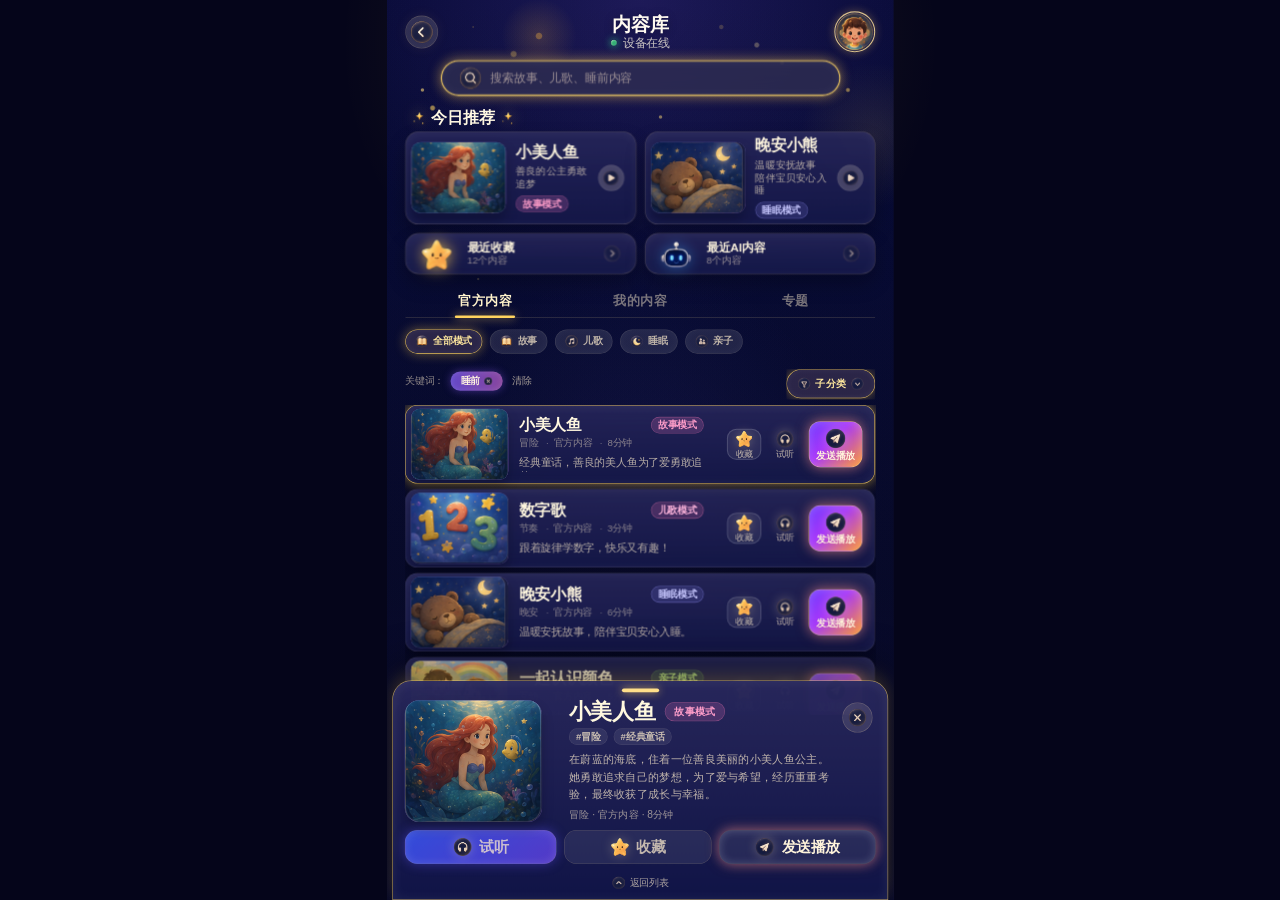
==== commit d7c34963: "增加内容库图标" ====
--- a/content-library.html
+++ b/content-library.html
@@ -15,35 +15,30 @@
 
         <header class="content-page-header" aria-label="内容库导航">
           <a class="library-back-button" id="contentBackButton" href="./index.html" aria-label="返回首页">
-            <svg viewBox="0 0 32 32" aria-hidden="true" focusable="false">
-              <path d="M20 8l-8 8 8 8"></path>
-            </svg>
+            <img class="library-icon-img library-icon--back" src="./图标/内容库/%20Image%202.svg" alt="" aria-hidden="true" />
           </a>
           <div class="content-page-title">
             <h1>内容库</h1>
             <span class="library-device-status">
-              <i aria-hidden="true"></i>
+              <img class="library-icon-img library-icon--status" src="./图标/内容库/%20Image%2020.svg" alt="" aria-hidden="true" />
               <span id="contentDeviceStatus">设备在线</span>
             </span>
           </div>
-          <img class="library-profile-avatar" src="./assets/images/content-library/child-avatar.png" alt="宝宝头像" />
+          <img class="library-profile-avatar" src="./图标/内容库/%20Image%2021.svg" alt="宝宝头像" />
         </header>
 
         <label class="content-library-search content-page-search" for="contentLibrarySearchInput">
           <span class="content-library-search-icon" aria-hidden="true">
-            <svg viewBox="0 0 48 48" focusable="false">
-              <circle cx="21" cy="21" r="11"></circle>
-              <path d="M30 30l9 9"></path>
-            </svg>
+            <img class="library-icon-img" src="./图标/内容库/%20Image%203.svg" alt="" aria-hidden="true" />
           </span>
           <input id="contentLibrarySearchInput" type="search" placeholder="搜索故事、儿歌、睡前内容" autocomplete="off" />
         </label>
 
         <section class="library-recommendations" aria-label="内容推荐">
           <div class="library-section-title">
-            <span aria-hidden="true">✦</span>
+            <img class="library-icon-img library-icon--sparkle" src="./图标/内容库/%20Image%2027.svg" alt="" aria-hidden="true" />
             <h2>今日推荐</h2>
-            <span aria-hidden="true">✦</span>
+            <img class="library-icon-img library-icon--sparkle" src="./图标/内容库/%20Image%2027.svg" alt="" aria-hidden="true" />
           </div>
 
           <div class="library-recommendation-grid">
@@ -55,9 +50,7 @@
                 <div class="library-hero-meta" id="todayRecommendationMeta"></div>
               </div>
               <button class="library-hero-action" id="todayRecommendationButton" type="button" aria-label="查看小美人鱼详情">
-                <svg viewBox="0 0 32 32" aria-hidden="true" focusable="false">
-                  <path d="M12 8l13 8-13 8z"></path>
-                </svg>
+                <img class="library-icon-img" src="./图标/内容库/%20Image%2010.svg" alt="" aria-hidden="true" />
               </button>
             </article>
 
@@ -69,32 +62,30 @@
                 <div class="library-hero-meta" id="secondaryRecommendationMeta"></div>
               </div>
               <button class="library-hero-action" id="secondaryRecommendationButton" type="button" aria-label="查看晚安小熊详情">
-                <svg viewBox="0 0 32 32" aria-hidden="true" focusable="false">
-                  <path d="M12 8l13 8-13 8z"></path>
-                </svg>
+                <img class="library-icon-img" src="./图标/内容库/%20Image%2010.svg" alt="" aria-hidden="true" />
               </button>
             </article>
 
             <button class="library-quick-card" id="favoriteSummaryButton" type="button">
-              <span class="library-quick-icon library-quick-icon--star" aria-hidden="true">★</span>
+              <span class="library-quick-icon library-quick-icon--star" aria-hidden="true">
+                <img class="library-icon-img" src="./图标/内容库/%20Image%205.svg" alt="" aria-hidden="true" />
+              </span>
               <span class="library-quick-copy">
                 <strong>最近收藏</strong>
                 <small id="favoriteSummaryCount">12个内容</small>
               </span>
-              <svg viewBox="0 0 32 32" aria-hidden="true" focusable="false">
-                <path d="M12 8l8 8-8 8"></path>
-              </svg>
+              <img class="library-icon-img library-icon--right" src="./图标/内容库/%20Image%208.svg" alt="" aria-hidden="true" />
             </button>
 
             <button class="library-quick-card" id="aiSummaryButton" type="button">
-              <span class="library-quick-icon library-quick-icon--robot" aria-hidden="true"></span>
+              <span class="library-quick-icon library-quick-icon--robot" aria-hidden="true">
+                <img class="library-icon-img" src="./图标/内容库/%20Image%201.svg" alt="" aria-hidden="true" />
+              </span>
               <span class="library-quick-copy">
                 <strong>最近AI内容</strong>
                 <small id="aiSummaryCount">8个内容</small>
               </span>
-              <svg viewBox="0 0 32 32" aria-hidden="true" focusable="false">
-                <path d="M12 8l8 8-8 8"></path>
-              </svg>
+              <img class="library-icon-img library-icon--right" src="./图标/内容库/%20Image%208.svg" alt="" aria-hidden="true" />
             </button>
           </div>
 
@@ -110,23 +101,23 @@
         <section class="library-filter-panel" aria-label="内容筛选">
           <div class="content-library-filters" role="group" aria-label="按模式筛选内容">
             <button class="content-filter is-active" type="button" data-library-filter="all">
-              <span aria-hidden="true">▰</span>
+              <img class="library-icon-img" src="./图标/内容库/%20Image%206.svg" alt="" aria-hidden="true" />
               全部模式
             </button>
             <button class="content-filter" type="button" data-library-filter="story">
-              <span aria-hidden="true">▰</span>
+              <img class="library-icon-img" src="./图标/内容库/%20Image%206.svg" alt="" aria-hidden="true" />
               故事
             </button>
             <button class="content-filter" type="button" data-library-filter="music">
-              <span aria-hidden="true">♪</span>
+              <img class="library-icon-img" src="./图标/内容库/%20Image%209.svg" alt="" aria-hidden="true" />
               儿歌
             </button>
             <button class="content-filter" type="button" data-library-filter="sleep">
-              <span aria-hidden="true">☾</span>
+              <img class="library-icon-img" src="./图标/内容库/%20Image%2011.svg" alt="" aria-hidden="true" />
               睡眠
             </button>
             <button class="content-filter" type="button" data-library-filter="parent">
-              <span aria-hidden="true">●●</span>
+              <img class="library-icon-img" src="./图标/内容库/%20Image%2012.svg" alt="" aria-hidden="true" />
               亲子
             </button>
           </div>
@@ -134,17 +125,18 @@
           <div class="library-filter-row">
             <div class="library-keyword-row" aria-label="当前关键词">
               <span>关键词：</span>
-              <button class="library-keyword-chip" id="activeKeywordChip" type="button">睡前 ×</button>
+              <button class="library-keyword-chip" id="activeKeywordChip" type="button">
+                睡前
+                <img class="library-icon-img library-icon--chip-close" src="./图标/内容库/%20Image%2017.svg" alt="" aria-hidden="true" />
+              </button>
               <button class="library-keyword-clear" id="clearSearchButton" type="button">清除</button>
             </div>
 
             <div class="content-library-subcategories" role="group" aria-label="按子分类筛选内容">
               <button class="content-subcategory is-active" type="button" data-library-subcategory="all">
-                <span aria-hidden="true">⌁</span>
+                <img class="library-icon-img" src="./图标/内容库/%20Image%207.svg" alt="" aria-hidden="true" />
                 子分类
-                <svg viewBox="0 0 32 32" aria-hidden="true" focusable="false">
-                  <path d="M9 12l7 7 7-7"></path>
-                </svg>
+                <img class="library-icon-img library-icon--down" src="./图标/内容库/%20Image%208.svg" alt="" aria-hidden="true" />
               </button>
               <div class="content-subcategory-menu" aria-hidden="true">
                 <button class="content-subcategory" type="button" data-library-subcategory="adventure">冒险</button>
@@ -168,9 +160,7 @@
         <section class="library-detail-panel" id="contentLibraryDetail" aria-label="内容详情" aria-hidden="true">
           <span class="library-detail-handle" aria-hidden="true"></span>
           <button class="library-detail-close" id="closeContentDetailButton" type="button" aria-label="关闭内容详情">
-            <svg viewBox="0 0 32 32" aria-hidden="true" focusable="false">
-              <path d="M9 9l14 14M23 9L9 23"></path>
-            </svg>
+            <img class="library-icon-img" src="./图标/内容库/%20Image%2017.svg" alt="" aria-hidden="true" />
           </button>
 
           <div class="library-detail-main" id="detailCover">
@@ -190,23 +180,21 @@
 
           <div class="library-detail-actions">
             <button class="content-preview-button" id="detailPreviewButton" type="button">
-              <span aria-hidden="true">◖</span>
+              <img class="library-icon-img" src="./图标/内容库/%20Image%2014.svg" alt="" aria-hidden="true" />
               试听
             </button>
             <button class="content-favorite-button" id="detailFavoriteButton" type="button" aria-pressed="false">
-              <span aria-hidden="true">☆</span>
+              <img class="library-icon-img" src="./图标/内容库/%20Image%205.svg" alt="" aria-hidden="true" />
               收藏
             </button>
             <button class="content-send-button" id="detailSendButton" type="button">
-              <span aria-hidden="true">➤</span>
+              <img class="library-icon-img" src="./图标/内容库/%20Image%2013.svg" alt="" aria-hidden="true" />
               发送播放
             </button>
           </div>
 
           <button class="library-detail-back" id="returnContentDetailButton" type="button" aria-label="返回列表">
-            <svg viewBox="0 0 32 32" aria-hidden="true" focusable="false">
-              <path d="M10 20l6-6 6 6"></path>
-            </svg>
+            <img class="library-icon-img" src="./图标/内容库/%20Image%2018.svg" alt="" aria-hidden="true" />
             <span>返回列表</span>
           </button>
           <audio id="contentPreviewPlayback" preload="auto"></audio>
--- a/styles.css
+++ b/styles.css
@@ -2845,6 +2845,15 @@
   z-index: 2;
 }
 
+.library-icon-img {
+  width: 1em;
+  height: 1em;
+  display: block;
+  flex: 0 0 auto;
+  object-fit: contain;
+  pointer-events: none;
+}
+
 .content-page-header {
   height: 78px;
   display: grid;
@@ -2868,14 +2877,9 @@
     0 0 24px rgba(255, 203, 94, 0.08);
 }
 
-.library-back-button svg {
+.library-back-button .library-icon-img {
   width: 43px;
   height: 43px;
-  fill: none;
-  stroke: currentColor;
-  stroke-width: 4.2;
-  stroke-linecap: round;
-  stroke-linejoin: round;
 }
 
 .content-page-title {
@@ -2908,16 +2912,16 @@
   white-space: nowrap;
 }
 
-.library-device-status i {
+.library-device-status .library-icon-img {
   width: 13px;
   height: 13px;
   border-radius: 50%;
-  background: #36dc83;
   box-shadow: 0 0 14px rgba(54, 220, 131, 0.7);
 }
 
-.library-device-status.is-offline i {
-  background: rgba(255, 255, 255, 0.42);
+.library-device-status.is-offline .library-icon-img {
+  opacity: 0.42;
+  filter: grayscale(1);
   box-shadow: none;
 }
 
@@ -2959,8 +2963,15 @@
 }
 
 .content-library-page .content-library-search-icon {
-  width: 35px;
-  color: rgba(255, 236, 201, 0.82);
+  width: 42px;
+  height: 42px;
+  display: grid;
+  place-items: center;
+}
+
+.content-library-page .content-library-search-icon .library-icon-img {
+  width: 42px;
+  height: 42px;
 }
 
 .content-library-page .content-library-search input {
@@ -2994,10 +3005,10 @@
   line-height: 1;
 }
 
-.library-section-title span {
-  color: #ffd460;
-  font-size: 20px;
-  text-shadow: 0 0 16px rgba(255, 211, 95, 0.8);
+.library-section-title .library-icon-img {
+  width: 25px;
+  height: 25px;
+  filter: drop-shadow(0 0 14px rgba(255, 211, 95, 0.8));
 }
 
 .library-recommendation-grid {
@@ -3159,10 +3170,9 @@
   box-shadow: inset 0 0 12px rgba(255, 255, 255, 0.08);
 }
 
-.library-hero-action svg {
+.library-hero-action .library-icon-img {
   width: 30px;
   height: 30px;
-  fill: currentColor;
 }
 
 .library-quick-card {
@@ -3184,39 +3194,16 @@
 }
 
 .library-quick-icon--star {
-  color: #ffd464;
-  font-size: 56px;
   filter: drop-shadow(0 0 14px rgba(255, 206, 79, 0.8));
 }
 
 .library-quick-icon--robot {
-  position: relative;
-  border-radius: 16px;
-  border: 2px solid rgba(162, 211, 255, 0.62);
-  background: linear-gradient(180deg, rgba(24, 58, 130, 0.92), rgba(31, 32, 91, 0.9));
-  box-shadow:
-    inset 0 0 16px rgba(78, 194, 255, 0.5),
-    0 0 18px rgba(63, 170, 255, 0.28);
-}
-
-.library-quick-icon--robot::before,
-.library-quick-icon--robot::after {
-  content: "";
-  position: absolute;
-  top: 23px;
-  width: 7px;
-  height: 12px;
-  border-radius: 999px;
-  background: #6ee2ff;
-  box-shadow: 0 0 10px rgba(110, 226, 255, 0.9);
-}
-
-.library-quick-icon--robot::before {
-  left: 14px;
-}
-
-.library-quick-icon--robot::after {
-  right: 14px;
+  filter: drop-shadow(0 0 14px rgba(63, 170, 255, 0.44));
+}
+
+.library-quick-icon .library-icon-img {
+  width: 58px;
+  height: 58px;
 }
 
 .library-quick-copy {
@@ -3238,14 +3225,14 @@
   line-height: 1;
 }
 
-.library-quick-card > svg {
+.library-quick-card > .library-icon-img {
   width: 32px;
   height: 32px;
-  fill: none;
-  stroke: rgba(255, 239, 207, 0.58);
-  stroke-width: 3.2;
-  stroke-linecap: round;
-  stroke-linejoin: round;
+  opacity: 0.7;
+}
+
+.library-icon--right {
+  transform: rotate(-90deg);
 }
 
 .content-page-tabs {
@@ -3320,6 +3307,12 @@
   box-shadow: inset 0 0 16px rgba(255, 255, 255, 0.04);
 }
 
+.content-library-page .content-filter .library-icon-img,
+.content-library-page .content-subcategory .library-icon-img {
+  width: 24px;
+  height: 24px;
+}
+
 .content-library-page .content-filter.is-active,
 .content-library-page .content-subcategory.is-active {
   color: #ffe89e;
@@ -3349,6 +3342,10 @@
 
 .library-keyword-chip {
   min-height: 36px;
+  display: inline-flex;
+  align-items: center;
+  justify-content: center;
+  gap: 7px;
   padding: 0 19px;
   border-radius: 999px;
   color: #fff3e0;
@@ -3358,6 +3355,11 @@
   box-shadow:
     inset 0 0 12px rgba(255, 255, 255, 0.14),
     0 0 16px rgba(138, 92, 255, 0.42);
+}
+
+.library-keyword-chip .library-icon-img {
+  width: 16px;
+  height: 16px;
 }
 
 .library-keyword-clear {
@@ -3380,14 +3382,9 @@
   background: rgba(255, 255, 255, 0.14);
 }
 
-.content-library-subcategories svg {
+.content-library-subcategories .library-icon--down {
   width: 22px;
   height: 22px;
-  fill: none;
-  stroke: currentColor;
-  stroke-width: 3;
-  stroke-linecap: round;
-  stroke-linejoin: round;
 }
 
 .content-subcategory-menu {
@@ -3661,33 +3658,21 @@
   line-height: 1;
 }
 
-.content-preview-button::before,
-.content-library-page .content-favorite-button::before,
-.content-library-page .content-send-button::before {
-  display: block;
-  color: rgba(255, 239, 207, 0.84);
-  font-size: 31px;
-  line-height: 1;
-}
-
-.content-library-page .content-favorite-button::before {
-  content: "☆";
-}
-
-.content-library-page .content-favorite-button[aria-pressed="true"]::before {
-  content: "★";
-  color: #ffd45f;
-  text-shadow: 0 0 14px rgba(255, 212, 95, 0.72);
-}
-
-.content-preview-button::before {
-  content: "◖";
-}
-
-.content-library-page .content-send-button::before {
-  content: "➤";
-  color: #fff5d1;
-  font-size: 35px;
+.content-preview-button .library-icon-img,
+.content-library-page .content-favorite-button .library-icon-img,
+.content-library-page .content-send-button .library-icon-img {
+  width: 32px;
+  height: 32px;
+  filter: drop-shadow(0 0 10px rgba(255, 228, 176, 0.28));
+}
+
+.content-library-page .content-favorite-button[aria-pressed="true"] .library-icon-img {
+  filter: drop-shadow(0 0 14px rgba(255, 212, 95, 0.72));
+}
+
+.content-library-page .content-send-button .library-icon-img {
+  width: 38px;
+  height: 38px;
 }
 
 .content-library-page .content-send-button {
@@ -3773,13 +3758,9 @@
   background: rgba(255, 235, 206, 0.12);
 }
 
-.library-detail-close svg {
+.library-detail-close .library-icon-img {
   width: 34px;
   height: 34px;
-  fill: none;
-  stroke: currentColor;
-  stroke-width: 3.4;
-  stroke-linecap: round;
 }
 
 .library-detail-main {
@@ -3910,10 +3891,11 @@
   border-radius: 23px;
 }
 
-.library-detail-actions .content-preview-button::before,
-.library-detail-actions .content-favorite-button::before,
-.library-detail-actions .content-send-button::before {
-  font-size: 33px;
+.library-detail-actions .content-preview-button .library-icon-img,
+.library-detail-actions .content-favorite-button .library-icon-img,
+.library-detail-actions .content-send-button .library-icon-img {
+  width: 35px;
+  height: 35px;
 }
 
 .library-detail-back {
@@ -3929,14 +3911,9 @@
   line-height: 1;
 }
 
-.library-detail-back svg {
+.library-detail-back .library-icon-img {
   width: 25px;
   height: 25px;
-  fill: none;
-  stroke: currentColor;
-  stroke-width: 3.2;
-  stroke-linecap: round;
-  stroke-linejoin: round;
 }
 
 #contentPreviewPlayback {
